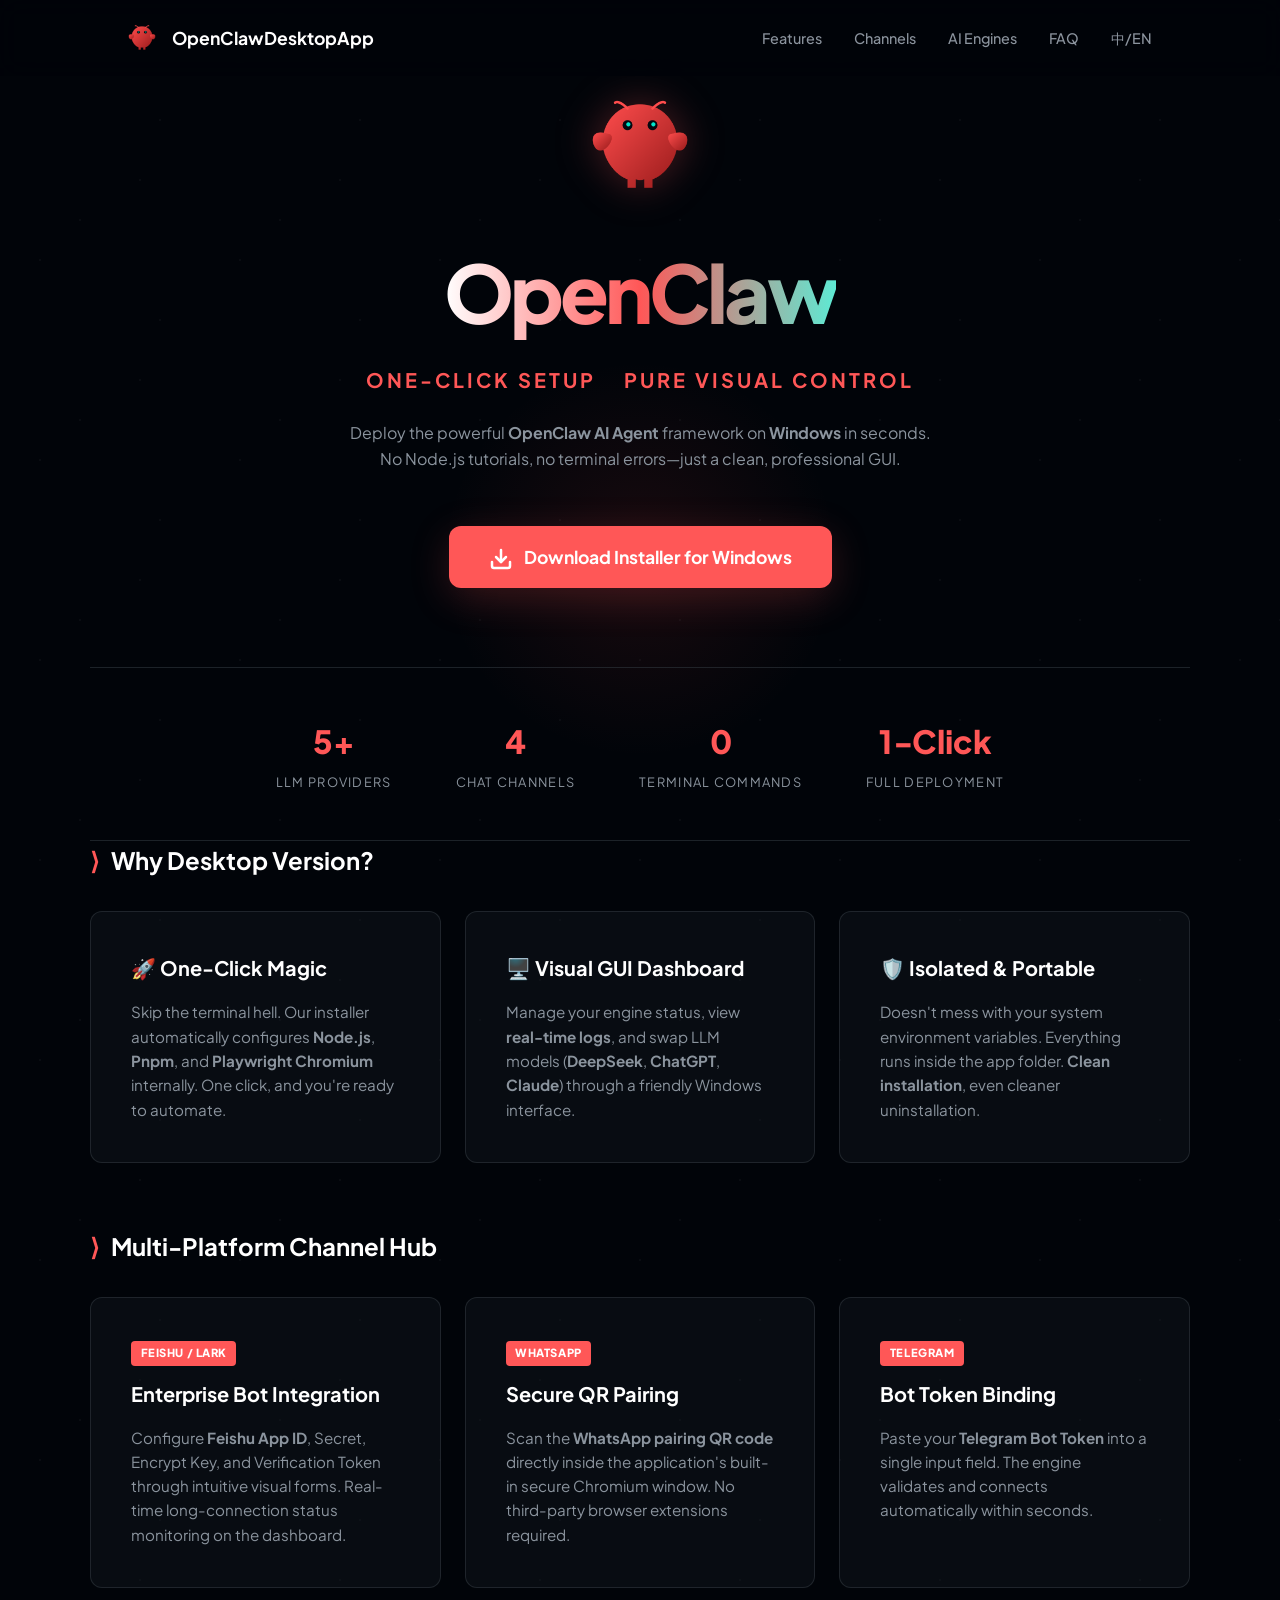
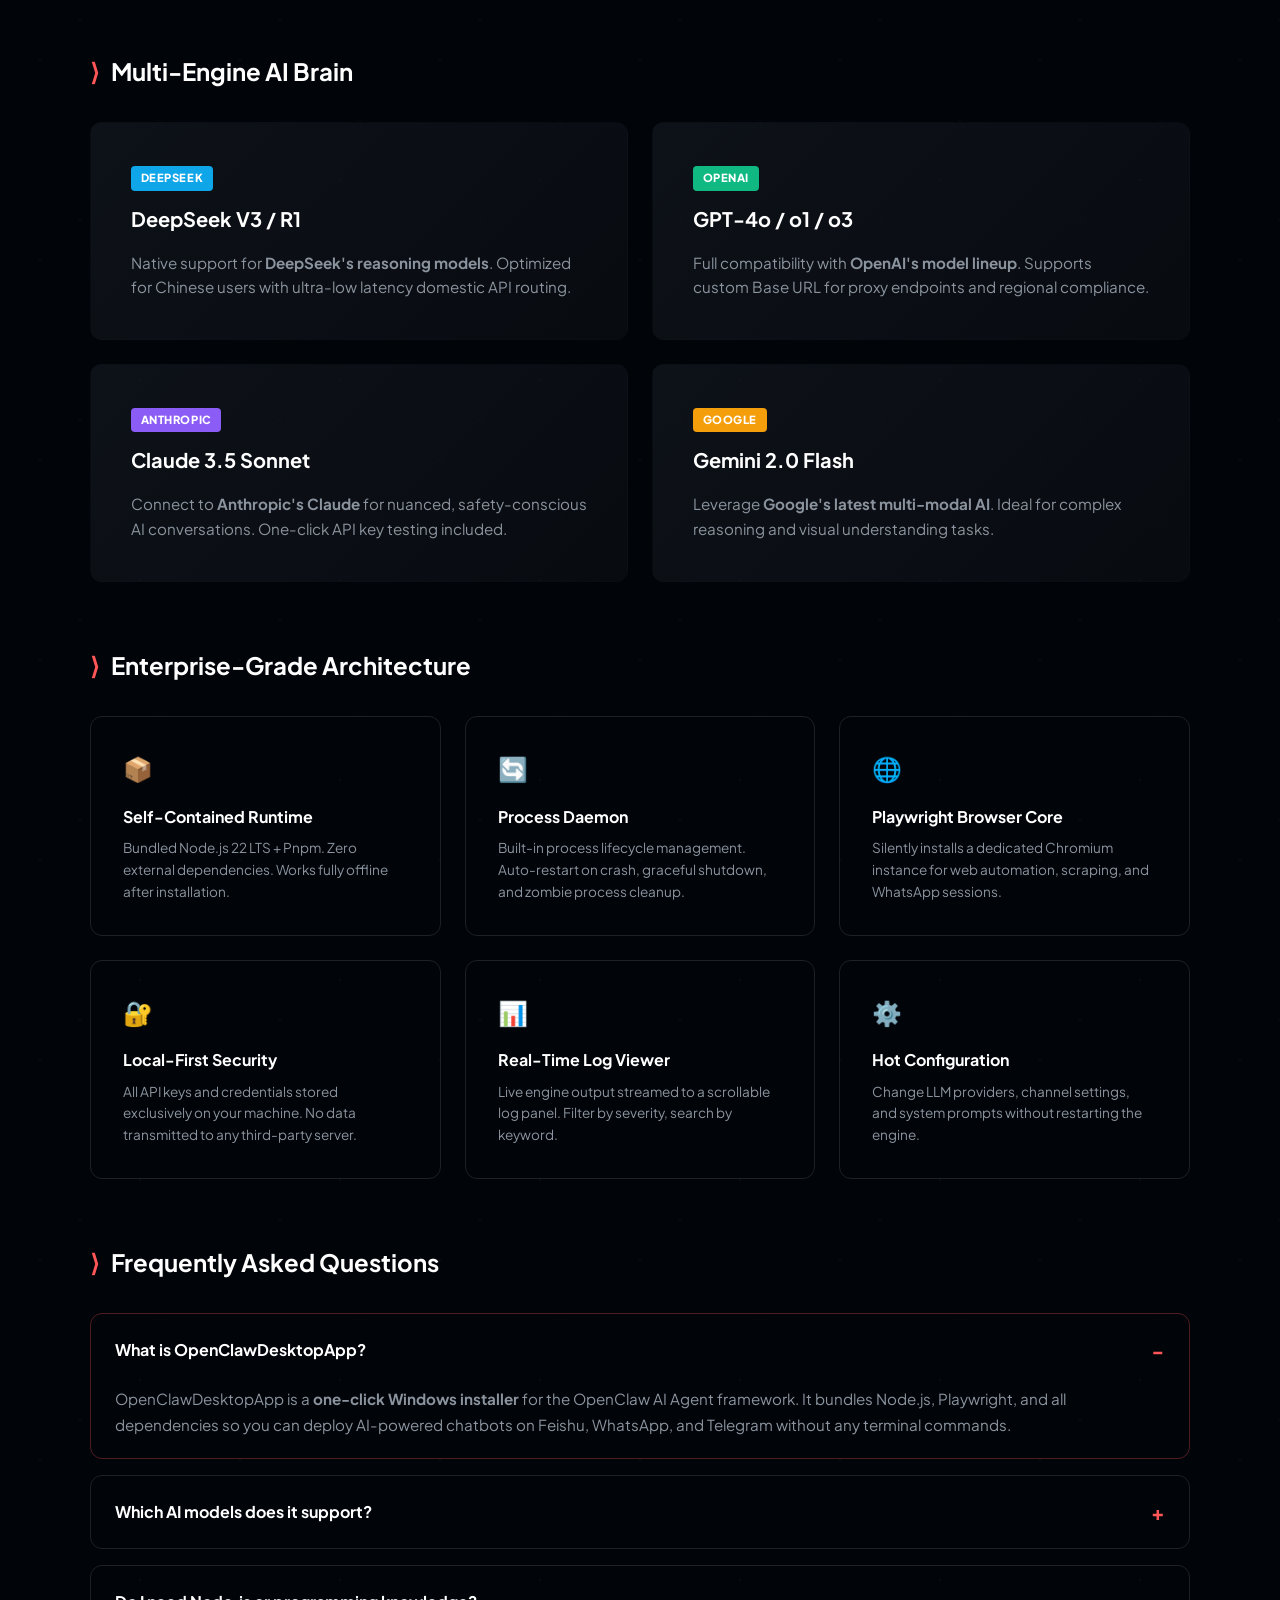
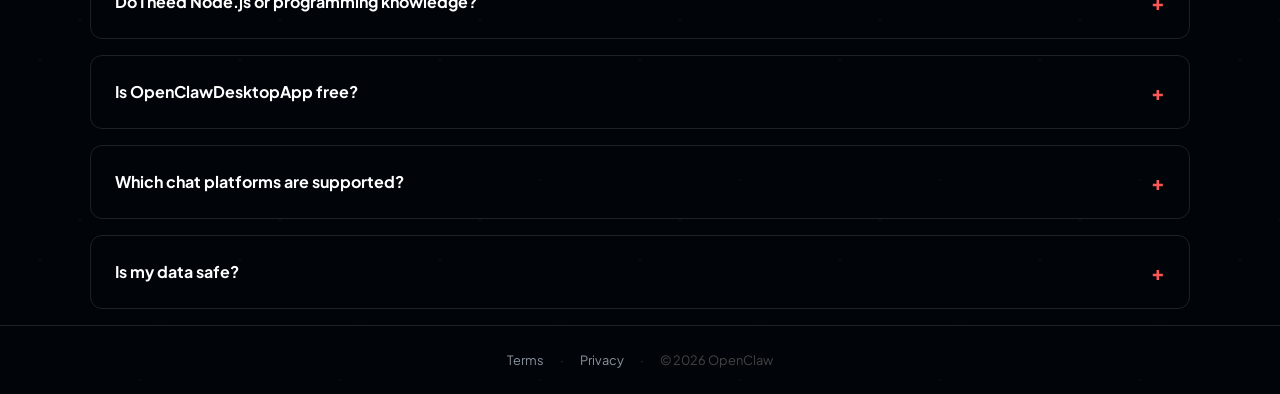
==== index.html @ 4d9133f6 "Add files via upload" ====
<!DOCTYPE html>
<html lang="en">
<head>
    <meta charset="UTF-8">
    <meta name="viewport" content="width=device-width, initial-scale=1.0">
    
    <!-- Primary SEO Meta Tags -->
    <title>OpenClawDesktopApp — One-Click AI Agent Installer for Windows | Feishu WhatsApp DeepSeek</title>
    <meta name="description" content="OpenClawDesktopApp is the simplest way to deploy OpenClaw AI Agents on Windows. One-click setup for Feishu, WhatsApp, Telegram bots with DeepSeek, ChatGPT, Claude, and Gemini. No terminal, no Node.js — just a beautiful GUI.">
    <meta name="keywords" content="OpenClaw, OpenClawDesktopApp, AI Agent, Windows installer, one-click AI setup, Feishu bot, WhatsApp bot automation, Telegram AI bot, DeepSeek API, ChatGPT desktop, Claude desktop, Gemini AI, no-code AI deployment, AI assistant Windows, 飞书机器人, AI Agent 安装包">
    <meta name="author" content="OpenClaw Organization">
    <meta name="robots" content="index, follow, max-snippet:-1, max-image-preview:large, max-video-preview:-1">
    <link rel="canonical" href="https://openclaw.ai/desktop/">
    
    <!-- Open Graph / Facebook -->
    <meta property="og:type" content="website">
    <meta property="og:url" content="https://openclaw.ai/desktop/">
    <meta property="og:title" content="OpenClawDesktopApp — Deploy AI Agents on Windows in 1 Click">
    <meta property="og:description" content="No terminal needed. Install OpenClaw on Windows with a professional GUI. Supports Feishu, WhatsApp, DeepSeek, ChatGPT, Claude and more.">
    <meta property="og:image" content="openclaw-mascot.png">
    <meta property="og:site_name" content="OpenClaw">

    <!-- Twitter Card -->
    <meta name="twitter:card" content="summary_large_image">
    <meta name="twitter:title" content="OpenClawDesktopApp — One-Click AI Agent Installer for Windows">
    <meta name="twitter:description" content="Deploy AI agents on Windows without touching the terminal. Supports Feishu, WhatsApp, Telegram, DeepSeek, ChatGPT, Claude.">
    <meta name="twitter:image" content="openclaw-mascot.png">

    <!-- Alternate Language -->
    <link rel="alternate" hreflang="zh-CN" href="zh/index.html">
    <link rel="alternate" hreflang="en" href="index.html">
    <link rel="alternate" hreflang="x-default" href="index.html">

    <!-- Favicon -->
    <link rel="icon" href="openclaw-mascot.png" type="image/png">
    <link rel="apple-touch-icon" href="openclaw-mascot.png">
    
    <!-- JSON-LD Structured Data: SoftwareApplication -->
    <script type="application/ld+json">
    {
      "@context": "https://schema.org",
      "@type": "SoftwareApplication",
      "name": "OpenClawDesktopApp",
      "operatingSystem": "Windows 10, Windows 11",
      "applicationCategory": "DeveloperApplication",
      "offers": {
        "@type": "Offer",
        "price": "0",
        "priceCurrency": "USD"
      },
      "description": "One-click Windows installer for the OpenClaw AI Agent framework. Deploy AI-powered bots on Feishu, WhatsApp, and Telegram with a visual GUI. Supports DeepSeek, ChatGPT, Claude, and Gemini.",
      "downloadUrl": "https://openclaw.ai/desktop/OpenClawDesktopApp_SetUp.exe",
      "softwareVersion": "1.0.0",
      "author": {
        "@type": "Organization",
        "name": "OpenClaw",
        "url": "https://openclaw.ai"
      },
      "aggregateRating": {
        "@type": "AggregateRating",
        "ratingValue": "4.8",
        "ratingCount": "56"
      }
    }
    </script>

    <!-- JSON-LD Structured Data: FAQ -->
    <script type="application/ld+json">
    {
      "@context": "https://schema.org",
      "@type": "FAQPage",
      "mainEntity": [
        {
          "@type": "Question",
          "name": "What is OpenClawDesktopApp?",
          "acceptedAnswer": {
            "@type": "Answer",
            "text": "OpenClawDesktopApp is a one-click Windows installer for the OpenClaw AI Agent framework. It bundles Node.js, Playwright, and all dependencies so you can deploy AI-powered chatbots on Feishu, WhatsApp, and Telegram without any terminal commands."
          }
        },
        {
          "@type": "Question",
          "name": "Which AI models does OpenClawDesktopApp support?",
          "acceptedAnswer": {
            "@type": "Answer",
            "text": "OpenClawDesktopApp supports 5+ LLM providers including DeepSeek V3/R1, OpenAI GPT-4o/o1/o3, Anthropic Claude 3.5 Sonnet, and Google Gemini 2.0 Flash. You can switch between them with a single click in the GUI."
          }
        },
        {
          "@type": "Question",
          "name": "Do I need Node.js or programming knowledge to use it?",
          "acceptedAnswer": {
            "@type": "Answer",
            "text": "No. OpenClawDesktopApp is designed for non-technical users. All dependencies are bundled inside the installer. You never need to open a terminal or write any code."
          }
        },
        {
          "@type": "Question",
          "name": "Is OpenClawDesktopApp free?",
          "acceptedAnswer": {
            "@type": "Answer",
            "text": "Yes. OpenClawDesktopApp is completely free to download and use. You only pay for the AI model API usage from providers like DeepSeek or OpenAI."
          }
        },
        {
          "@type": "Question",
          "name": "Which chat platforms are supported?",
          "acceptedAnswer": {
            "@type": "Answer",
            "text": "OpenClawDesktopApp supports Feishu (Lark), WhatsApp, Telegram, and Discord. Each channel can be configured visually through the GUI dashboard."
          }
        }
      ]
    }
    </script>

    <link rel="stylesheet" href="style.css">
</head>
<body>
    <div class="hero-glow"></div>

    <nav aria-label="Main navigation">
        <a href="#" class="logo-wrap" aria-label="OpenClawDesktopApp Home">
            <img src="openclaw-mascot.png" alt="OpenClaw Official Logo" width="28" height="28" style="margin-right: 8px;">
            OpenClawDesktopApp
        </a>
        <div class="nav-links">
            <a href="#features">Features</a>
            <a href="#channels">Channels</a>
            <a href="#engines">AI Engines</a>
            <a href="#faq">FAQ</a>
            <a href="zh/index.html" hreflang="zh-CN" title="切换到中文版">中/EN</a>
        </div>
    </nav>

    <header class="hero" style="padding-top: 6rem;">
        <img src="openclaw-mascot.png" alt="OpenClaw AI Agent Red Robot Mascot" class="mascot-img" width="120" style="margin-bottom: 2rem; object-fit: contain;">
        <h1 class="brand-text">OpenClaw</h1>
        <div class="tagline" style="font-size: 1.25rem;">ONE-CLICK SETUP &nbsp;&nbsp; PURE VISUAL CONTROL</div>
        <p>Deploy the powerful <strong>OpenClaw AI Agent</strong> framework on <strong>Windows</strong> in seconds. No Node.js tutorials, no terminal errors—just a clean, professional GUI.</p>
        
        <div id="download" style="margin-top:2rem;">
            <a href="OpenClawDesktopApp_SetUp.exe" class="cta-btn" download aria-label="Download OpenClawDesktopApp installer for Windows">
               <svg width="24" height="24" viewBox="0 0 24 24" fill="none" stroke="currentColor" stroke-width="2.5" stroke-linecap="round" stroke-linejoin="round" style="display:inline-block; margin-right:8px; vertical-align:middle;" aria-hidden="true"><path d="M21 15v4a2 2 0 0 1-2 2H5a2 2 0 0 1-2-2v-4"/><polyline points="7 10 12 15 17 10"/><line x1="12" y1="15" x2="12" y2="3"/></svg>
               Download Installer for Windows
            </a>
        </div>
    </header>

    <!-- Stats Bar -->
    <section class="stats-bar" aria-label="Key statistics">
        <div class="stat-item">
            <div class="stat-number">5+</div>
            <div class="stat-label">LLM Providers</div>
        </div>
        <div class="stat-item">
            <div class="stat-number">4</div>
            <div class="stat-label">Chat Channels</div>
        </div>
        <div class="stat-item">
            <div class="stat-number">0</div>
            <div class="stat-label">Terminal Commands</div>
        </div>
        <div class="stat-item">
            <div class="stat-number">1‑Click</div>
            <div class="stat-label">Full Deployment</div>
        </div>
    </section>

    <main>
        <!-- Features -->
        <section id="features" class="section" aria-labelledby="features-title">
            <div class="section-header">
                <h2 class="section-title" id="features-title"><span>⟩</span> Why Desktop Version?</h2>
            </div>
            <div class="card-grid">
                <article class="card">
                    <h3>🚀 One-Click Magic</h3>
                    <p>Skip the terminal hell. Our installer automatically configures <strong>Node.js</strong>, <strong>Pnpm</strong>, and <strong>Playwright Chromium</strong> internally. One click, and you're ready to automate.</p>
                </article>
                <article class="card">
                    <h3>🖥️ Visual GUI Dashboard</h3>
                    <p>Manage your engine status, view <strong>real-time logs</strong>, and swap LLM models (<strong>DeepSeek</strong>, <strong>ChatGPT</strong>, <strong>Claude</strong>) through a friendly Windows interface.</p>
                </article>
                <article class="card">
                    <h3>🛡️ Isolated & Portable</h3>
                    <p>Doesn't mess with your system environment variables. Everything runs inside the app folder. <strong>Clean installation</strong>, even cleaner uninstallation.</p>
                </article>
            </div>
        </section>

        <!-- Channels -->
        <section id="channels" class="section" aria-labelledby="channels-title">
            <div class="section-header">
                <h2 class="section-title" id="channels-title"><span>⟩</span> Multi-Platform Channel Hub</h2>
            </div>
            <div class="card-grid">
                <article class="card">
                   <div class="card-badge">FEISHU / LARK</div>
                   <h3>Enterprise Bot Integration</h3>
                   <p>Configure <strong>Feishu App ID</strong>, Secret, Encrypt Key, and Verification Token through intuitive visual forms. Real-time long-connection status monitoring on the dashboard.</p>
                </article>
                <article class="card">
                    <div class="card-badge">WHATSAPP</div>
                   <h3>Secure QR Pairing</h3>
                   <p>Scan the <strong>WhatsApp pairing QR code</strong> directly inside the application's built-in secure Chromium window. No third-party browser extensions required.</p>
                </article>
                <article class="card">
                    <div class="card-badge">TELEGRAM</div>
                   <h3>Bot Token Binding</h3>
                   <p>Paste your <strong>Telegram Bot Token</strong> into a single input field. The engine validates and connects automatically within seconds.</p>
                </article>
            </div>
        </section>

        <!-- AI Engines -->
        <section id="engines" class="section" aria-labelledby="engines-title">
            <div class="section-header">
                <h2 class="section-title" id="engines-title"><span>⟩</span> Multi-Engine AI Brain</h2>
            </div>
            <div class="card-grid grid-2">
                <article class="card card-highlight">
                   <div class="card-badge" style="background: #0ea5e9;">DEEPSEEK</div>
                   <h3>DeepSeek V3 / R1</h3>
                   <p>Native support for <strong>DeepSeek's reasoning models</strong>. Optimized for Chinese users with ultra-low latency domestic API routing.</p>
                </article>
                <article class="card card-highlight">
                   <div class="card-badge" style="background: #10b981;">OPENAI</div>
                   <h3>GPT-4o / o1 / o3</h3>
                   <p>Full compatibility with <strong>OpenAI's model lineup</strong>. Supports custom Base URL for proxy endpoints and regional compliance.</p>
                </article>
                <article class="card card-highlight">
                   <div class="card-badge" style="background: #8b5cf6;">ANTHROPIC</div>
                   <h3>Claude 3.5 Sonnet</h3>
                   <p>Connect to <strong>Anthropic's Claude</strong> for nuanced, safety-conscious AI conversations. One-click API key testing included.</p>
                </article>
                <article class="card card-highlight">
                   <div class="card-badge" style="background: #f59e0b;">GOOGLE</div>
                   <h3>Gemini 2.0 Flash</h3>
                   <p>Leverage <strong>Google's latest multi-modal AI</strong>. Ideal for complex reasoning and visual understanding tasks.</p>
                </article>
            </div>
        </section>

        <!-- Architecture -->
        <section class="section" aria-labelledby="arch-title">
            <div class="section-header">
                <h2 class="section-title" id="arch-title"><span>⟩</span> Enterprise-Grade Architecture</h2>
            </div>
            <div class="arch-grid">
                <div class="arch-item">
                    <div class="arch-icon">📦</div>
                    <h4>Self-Contained Runtime</h4>
                    <p>Bundled Node.js 22 LTS + Pnpm. Zero external dependencies. Works fully offline after installation.</p>
                </div>
                <div class="arch-item">
                    <div class="arch-icon">🔄</div>
                    <h4>Process Daemon</h4>
                    <p>Built-in process lifecycle management. Auto-restart on crash, graceful shutdown, and zombie process cleanup.</p>
                </div>
                <div class="arch-item">
                    <div class="arch-icon">🌐</div>
                    <h4>Playwright Browser Core</h4>
                    <p>Silently installs a dedicated Chromium instance for web automation, scraping, and WhatsApp sessions.</p>
                </div>
                <div class="arch-item">
                    <div class="arch-icon">🔐</div>
                    <h4>Local-First Security</h4>
                    <p>All API keys and credentials stored exclusively on your machine. No data transmitted to any third-party server.</p>
                </div>
                <div class="arch-item">
                    <div class="arch-icon">📊</div>
                    <h4>Real-Time Log Viewer</h4>
                    <p>Live engine output streamed to a scrollable log panel. Filter by severity, search by keyword.</p>
                </div>
                <div class="arch-item">
                    <div class="arch-icon">⚙️</div>
                    <h4>Hot Configuration</h4>
                    <p>Change LLM providers, channel settings, and system prompts without restarting the engine.</p>
                </div>
            </div>
        </section>

        <!-- FAQ Section (SEO Gold Mine) -->
        <section id="faq" class="section" aria-labelledby="faq-title">
            <div class="section-header">
                <h2 class="section-title" id="faq-title"><span>⟩</span> Frequently Asked Questions</h2>
            </div>
            <div class="faq-list">
                <details class="faq-item" open>
                    <summary>What is OpenClawDesktopApp?</summary>
                    <p>OpenClawDesktopApp is a <strong>one-click Windows installer</strong> for the OpenClaw AI Agent framework. It bundles Node.js, Playwright, and all dependencies so you can deploy AI-powered chatbots on Feishu, WhatsApp, and Telegram without any terminal commands.</p>
                </details>
                <details class="faq-item">
                    <summary>Which AI models does it support?</summary>
                    <p>It supports <strong>5+ LLM providers</strong> including DeepSeek V3/R1, OpenAI GPT-4o/o1/o3, Anthropic Claude 3.5 Sonnet, and Google Gemini 2.0 Flash. You can switch between them with a single click in the GUI.</p>
                </details>
                <details class="faq-item">
                    <summary>Do I need Node.js or programming knowledge?</summary>
                    <p><strong>No.</strong> OpenClawDesktopApp is designed for non-technical users. All dependencies are bundled inside the installer. You never need to open a terminal or write any code.</p>
                </details>
                <details class="faq-item">
                    <summary>Is OpenClawDesktopApp free?</summary>
                    <p><strong>Yes.</strong> OpenClawDesktopApp is completely free to download and use. You only pay for the AI model API usage from providers like DeepSeek or OpenAI.</p>
                </details>
                <details class="faq-item">
                    <summary>Which chat platforms are supported?</summary>
                    <p>OpenClawDesktopApp supports <strong>Feishu (Lark), WhatsApp, Telegram, and Discord</strong>. Each channel can be configured visually through the GUI dashboard.</p>
                </details>
                <details class="faq-item">
                    <summary>Is my data safe?</summary>
                    <p><strong>Absolutely.</strong> All API keys and configuration data are stored exclusively on your local machine. OpenClawDesktopApp does not transmit any credentials or chat data to any third-party cloud server.</p>
                </details>
            </div>
        </section>
    </main>

    <footer>
        <a href="terms.html">Terms</a>
        <span class="footer-dot">·</span>
        <a href="privacy.html">Privacy</a>
        <span class="footer-dot">·</span>
        <span>&copy; 2026 OpenClaw</span>
    </footer>
</body>
</html>
---- style.css ----
@import url('https://fonts.googleapis.com/css2?family=Plus+Jakarta+Sans:wght@400;500;600;700;800&display=swap');

:root {
  --bg-deep: #010409;
  --text-white: #ffffff;
  --accent-red: #ff5757;
  --text-muted: #8b949e;
  --card-bg: rgba(22, 27, 34, 0.4);
  --border-muted: rgba(48, 54, 61, 0.6);
  --transition: all 0.3s ease;
}

* {
  margin: 0;
  padding: 0;
  box-sizing: border-box;
}

body {
  font-family: 'Plus Jakarta Sans', sans-serif;
  background-color: var(--bg-deep);
  color: var(--text-white);
  line-height: 1.6;
  overflow-x: hidden;
  position: relative;
  /* Particle/Star effect */
  background-image:
    radial-gradient(circle at 20% 30%, rgba(255, 255, 255, 0.03) 1px, transparent 1px),
    radial-gradient(circle at 80% 60%, rgba(255, 255, 255, 0.03) 1px, transparent 1px),
    radial-gradient(circle at 40% 10%, rgba(255, 255, 255, 0.03) 1px, transparent 1px),
    radial-gradient(circle at 70% 90%, rgba(255, 255, 255, 0.03) 1px, transparent 1px);
  background-size: 200px 200px;
}

/* --- Glow behind hero --- */
.hero-glow {
  position: absolute;
  top: 10%;
  left: 50%;
  transform: translateX(-50%);
  width: 400px;
  height: 400px;
  background: radial-gradient(circle, rgba(239, 68, 68, 0.1) 0%, transparent 70%);
  z-index: -1;
  pointer-events: none;
}

/* --- Navigation --- */
nav {
  display: flex;
  justify-content: space-between;
  align-items: center;
  padding: 1.5rem 10%;
  background: rgba(1, 4, 9, 0.7);
  backdrop-filter: blur(12px);
  position: fixed;
  top: 0;
  width: 100%;
  z-index: 1000;
}

.logo-wrap {
  display: flex;
  align-items: center;
  gap: 0.5rem;
  font-size: 1.1rem;
  font-weight: 700;
  text-decoration: none;
  color: #fff;
}

.nav-links {
  display: flex;
  gap: 2rem;
  align-items: center;
}

.nav-links a {
  text-decoration: none;
  color: var(--text-muted);
  font-weight: 500;
  font-size: 0.9rem;
  transition: var(--transition);
}

.nav-links a:hover {
  color: #fff;
}

.theme-toggle {
  width: 32px;
  height: 32px;
  border-radius: 50%;
  border: 1px solid var(--border-muted);
  display: flex;
  align-items: center;
  justify-content: center;
  cursor: pointer;
}

/* --- Hero --- */
.hero {
  padding: 10rem 10% 6rem;
  text-align: center;
  display: flex;
  flex-direction: column;
  align-items: center;
}

.mascot-img {
  width: 100px;
  height: auto;
  aspect-ratio: 1 / 1;
  object-fit: contain;
  margin-bottom: 2rem;
  filter: drop-shadow(0 0 20px rgba(255, 87, 87, 0.3));
}

/* Official OpenClaw animated gradient wordmark */
.brand-text {
  font-size: clamp(3rem, 8vw, 5rem);
  font-weight: 800;
  letter-spacing: -0.05em;
  margin-bottom: 0.5rem;
  color: #fff;
  background: linear-gradient(90deg, #fff 0%, #ff5757 25%, #5eead4 50%, #fff 75%, #ff5757 100%);
  background-size: 200% auto;
  -webkit-background-clip: text;
  background-clip: text;
  -webkit-text-fill-color: transparent;
  animation: brand-shimmer 4s linear infinite;
}

@keyframes brand-shimmer {
  0% {
    background-position: 0% center;
  }

  100% {
    background-position: 200% center;
  }
}

.hero h1 {
  font-size: clamp(3rem, 8vw, 5rem);
  font-weight: 800;
  letter-spacing: -0.05em;
  margin-bottom: 0.5rem;
  color: #fff;
}

.tagline {
  color: var(--accent-red);
  font-size: 1.1rem;
  font-weight: 700;
  letter-spacing: 0.15em;
  text-transform: uppercase;
  margin-bottom: 1.5rem;
}

.hero p {
  font-size: 1rem;
  color: var(--text-muted);
  max-width: 600px;
  margin-bottom: 2.5rem;
}

/* Pills */
.news-pill {
  display: inline-flex;
  align-items: center;
  gap: 0.75rem;
  padding: 0.5rem 1.25rem;
  background: rgba(22, 27, 34, 0.8);
  border: 1px solid var(--border-muted);
  border-radius: 99px;
  font-size: 0.85rem;
  color: var(--text-muted);
  text-decoration: none;
  transition: var(--transition);
  margin-bottom: 4rem;
}

.news-pill:hover {
  border-color: var(--accent-red);
  color: #fff;
}

.news-badge {
  background: var(--accent-red);
  color: #fff;
  padding: 0.1rem 0.6rem;
  border-radius: 99px;
  font-weight: 800;
  font-size: 0.7rem;
}

/* --- Section Structure --- */
.section-header {
  display: flex;
  justify-content: space-between;
  align-items: center;
  width: 100%;
  max-width: 1100px;
  margin: 0 auto 2rem;
}

.section-title {
  display: flex;
  align-items: center;
  gap: 0.75rem;
  font-size: 1.5rem;
  font-weight: 700;
}

.section-title span {
  color: var(--accent-red);
}

.view-all {
  color: var(--accent-red);
  font-size: 0.9rem;
  font-weight: 600;
  text-decoration: none;
}

/* --- Cards Grid --- */
.card-grid {
  display: grid;
  grid-template-columns: repeat(auto-fit, minmax(340px, 1fr));
  gap: 1.5rem;
  width: 100%;
  max-width: 1100px;
  margin: 0 auto 4rem;
}

.card {
  background: var(--card-bg);
  border: 1px solid var(--border-muted);
  padding: 2.5rem;
  border-radius: 12px;
  text-align: left;
  transition: var(--transition);
}

.card:hover {
  background: rgba(22, 27, 34, 0.8);
  border-color: var(--accent-red);
}

.card h3 {
  font-size: 1.25rem;
  margin-bottom: 1rem;
}

.card p {
  color: var(--text-muted);
  font-size: 0.95rem;
}

.cta-btn {
  padding: 1.25rem 2.5rem;
  background: var(--accent-red);
  color: #fff;
  border: none;
  border-radius: 12px;
  font-weight: 700;
  font-size: 1.1rem;
  cursor: pointer;
  text-decoration: none;
  transition: var(--transition);
  box-shadow: 0 10px 40px rgba(255, 87, 87, 0.2);
}

.cta-btn:hover {
  transform: translateY(-3px);
  box-shadow: 0 15px 50px rgba(255, 87, 87, 0.4);
}

/* --- Stats Bar --- */
.stats-bar {
  display: flex;
  justify-content: center;
  gap: 4rem;
  padding: 3rem 10%;
  border-top: 1px solid var(--border-muted);
  border-bottom: 1px solid var(--border-muted);
  max-width: 1100px;
  margin: 0 auto;
}

.stat-item {
  text-align: center;
}

.stat-number {
  font-size: 2rem;
  font-weight: 800;
  color: var(--accent-red);
}

.stat-label {
  font-size: 0.8rem;
  color: var(--text-muted);
  margin-top: 0.25rem;
  text-transform: uppercase;
  letter-spacing: 0.1em;
}

/* --- Card Badge --- */
.card-badge {
  display: inline-block;
  font-size: 0.7rem;
  font-weight: 800;
  color: #fff;
  background: var(--accent-red);
  padding: 0.2rem 0.6rem;
  border-radius: 4px;
  margin-bottom: 0.75rem;
  letter-spacing: 0.05em;
}

/* --- 2-column grid --- */
.grid-2 {
  grid-template-columns: repeat(2, 1fr);
}

/* --- Card highlight --- */
.card-highlight {
  border-color: transparent;
  background: linear-gradient(135deg, rgba(22, 27, 34, 0.6), rgba(22, 27, 34, 0.3));
}

.card-highlight:hover {
  border-color: rgba(255, 255, 255, 0.15);
}

/* --- Architecture Grid --- */
.arch-grid {
  display: grid;
  grid-template-columns: repeat(3, 1fr);
  gap: 1.5rem;
  width: 100%;
  max-width: 1100px;
  margin: 0 auto 4rem;
}

.arch-item {
  padding: 2rem;
  border: 1px solid var(--border-muted);
  border-radius: 12px;
  transition: var(--transition);
}

.arch-item:hover {
  border-color: rgba(255, 255, 255, 0.15);
}

.arch-icon {
  font-size: 1.5rem;
  margin-bottom: 1rem;
}

.arch-item h4 {
  font-size: 1rem;
  margin-bottom: 0.5rem;
}

.arch-item p {
  color: var(--text-muted);
  font-size: 0.85rem;
}

/* --- FAQ Accordion --- */
.faq-list {
  max-width: 1100px;
  margin: 0 auto;
}

.faq-item {
  border: 1px solid var(--border-muted);
  border-radius: 12px;
  margin-bottom: 1rem;
  overflow: hidden;
  transition: var(--transition);
}

.faq-item[open] {
  border-color: rgba(255, 87, 87, 0.3);
}

.faq-item summary {
  padding: 1.25rem 1.5rem;
  cursor: pointer;
  font-weight: 700;
  font-size: 1rem;
  list-style: none;
  display: flex;
  align-items: center;
  justify-content: space-between;
}

.faq-item summary::-webkit-details-marker {
  display: none;
}

.faq-item summary::after {
  content: '+';
  font-size: 1.25rem;
  color: var(--accent-red);
  font-weight: 800;
}

.faq-item[open] summary::after {
  content: '−';
}

.faq-item p {
  padding: 0 1.5rem 1.25rem;
  color: var(--text-muted);
  font-size: 0.95rem;
  line-height: 1.7;
}

/* --- Compact Footer --- */
footer {
  padding: 1.5rem 10%;
  border-top: 1px solid var(--border-muted);
  text-align: center;
  display: flex;
  justify-content: center;
  align-items: center;
  gap: 1rem;
  font-size: 0.8rem;
  color: #444;
}

footer a {
  text-decoration: none;
  color: var(--text-muted);
  transition: var(--transition);
}

footer a:hover {
  color: #fff;
}

.footer-dot {
  color: #333;
}

@media (max-width: 768px) {
  nav {
    padding: 1rem 5%;
  }

  .hero {
    padding: 8rem 5% 4rem;
  }

  .card-grid {
    grid-template-columns: 1fr;
  }

  .grid-2 {
    grid-template-columns: 1fr;
  }

  .arch-grid {
    grid-template-columns: 1fr;
  }

  .stats-bar {
    gap: 2rem;
    flex-wrap: wrap;
  }

  footer {
    flex-wrap: wrap;
  }
}
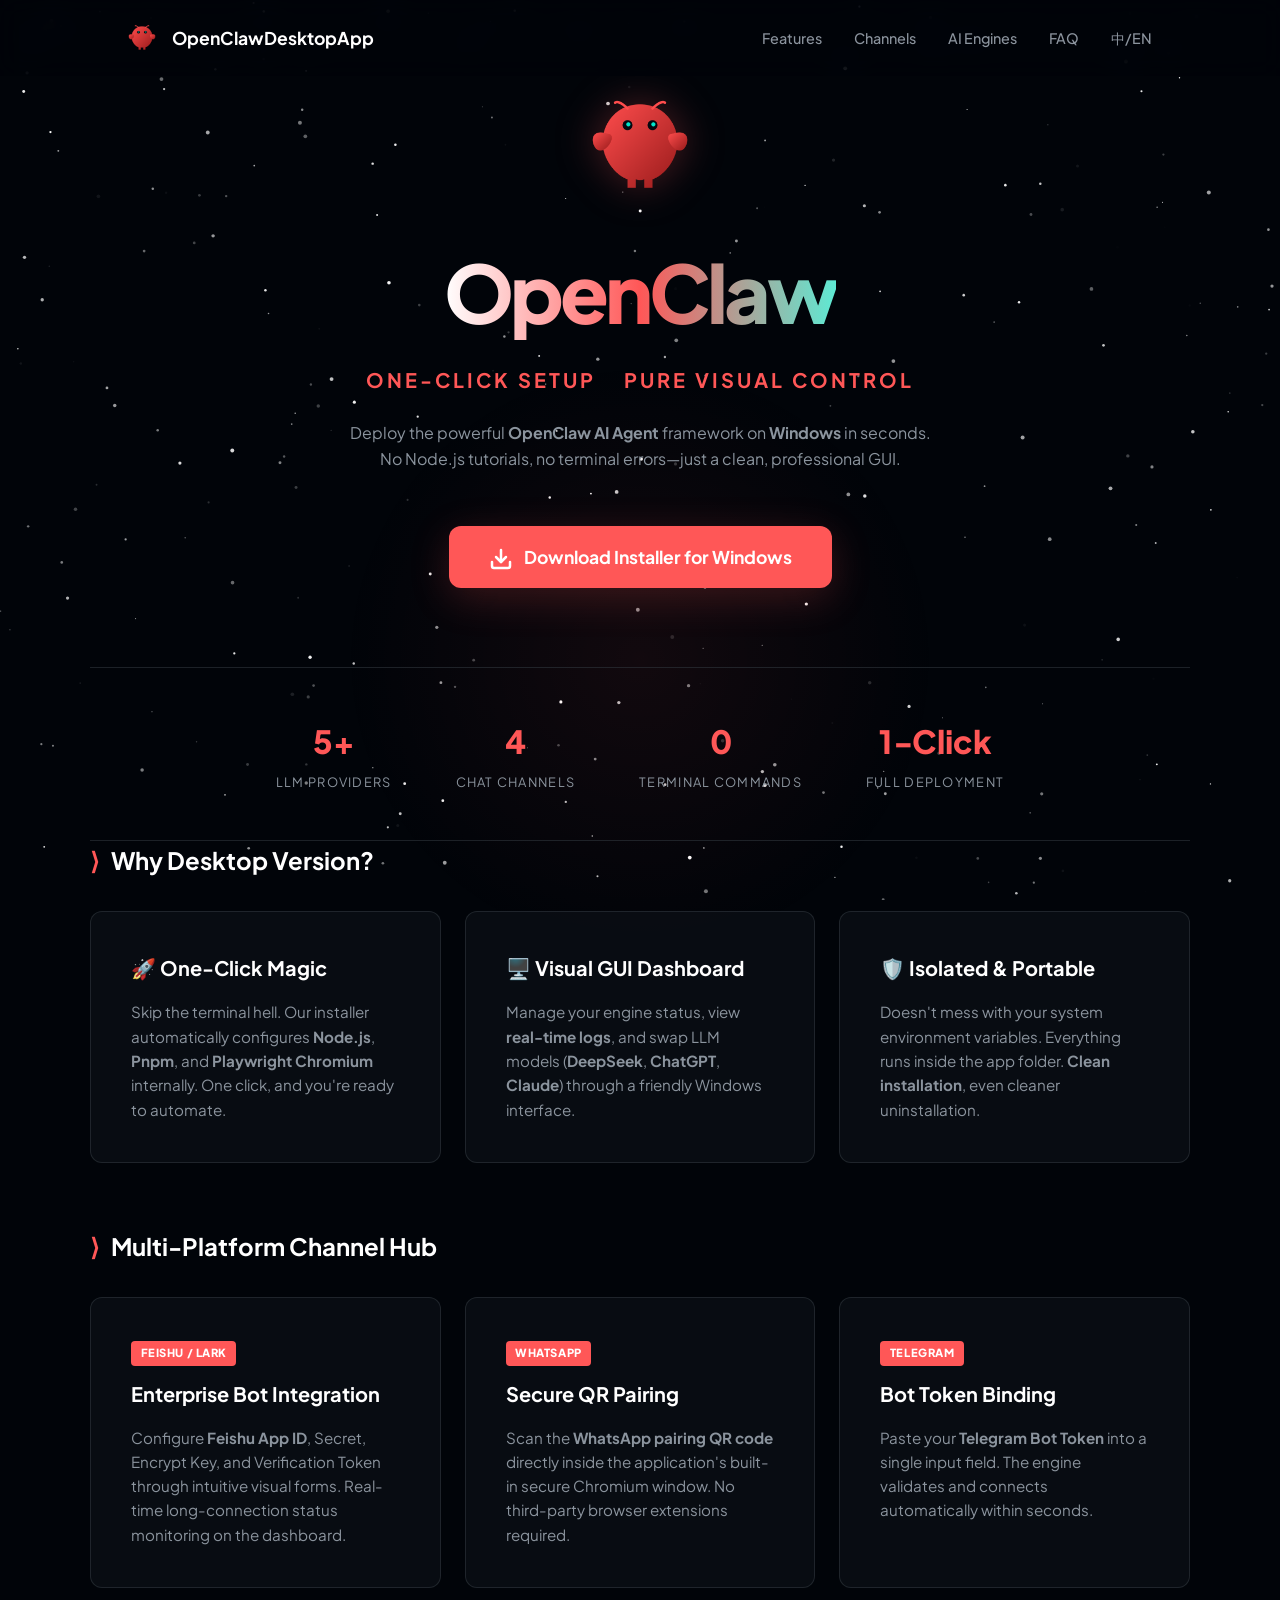
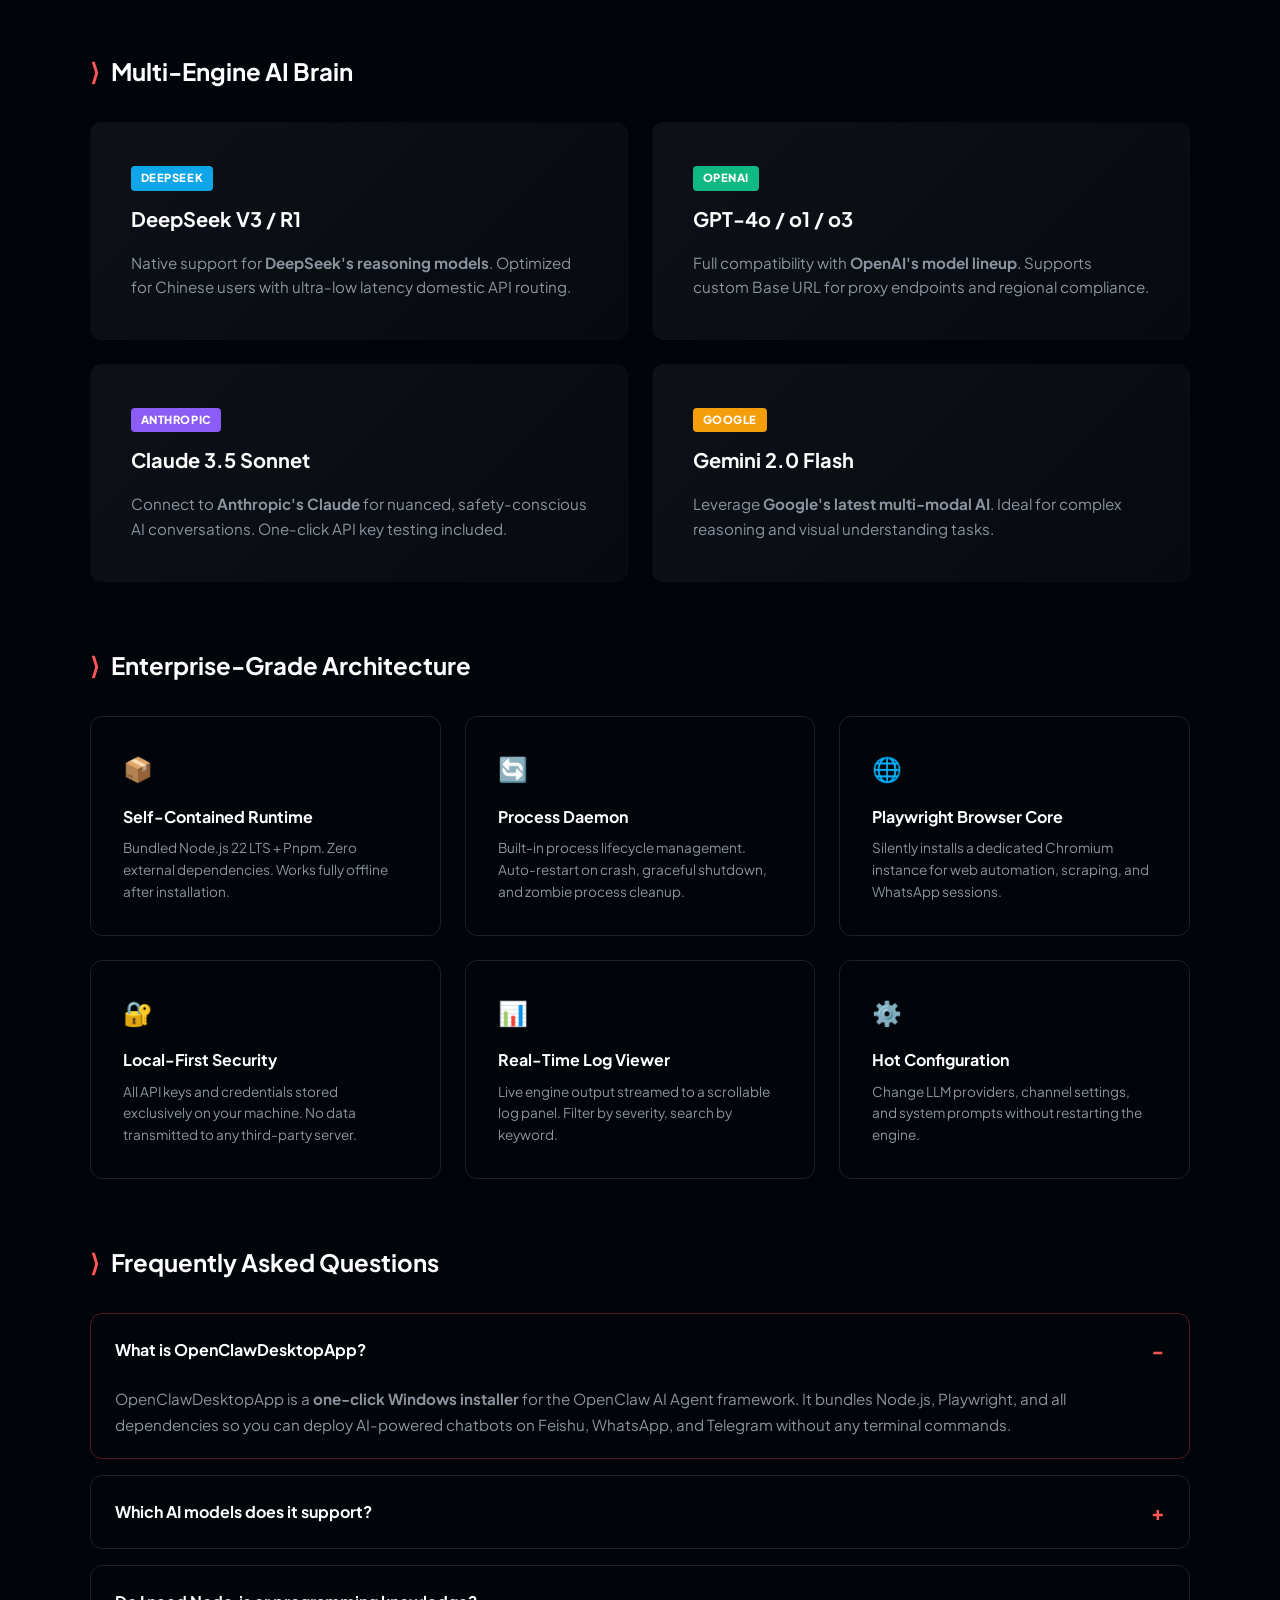
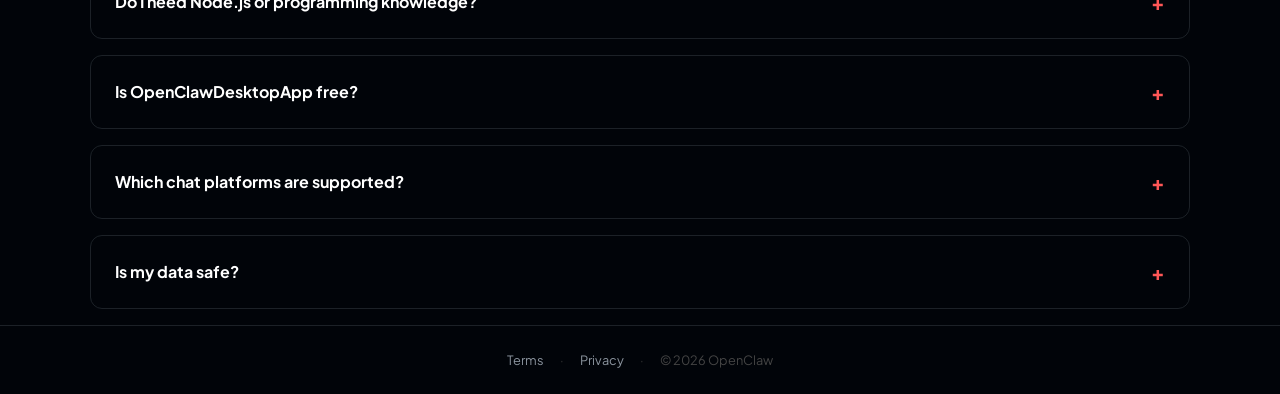
==== commit 50069ce2: "Add files via upload" ====
--- a/index.html
+++ b/index.html
@@ -49,7 +49,7 @@
         "priceCurrency": "USD"
       },
       "description": "One-click Windows installer for the OpenClaw AI Agent framework. Deploy AI-powered bots on Feishu, WhatsApp, and Telegram with a visual GUI. Supports DeepSeek, ChatGPT, Claude, and Gemini.",
-      "downloadUrl": "https://openclaw.ai/desktop/OpenClawDesktopApp_SetUp.exe",
+      "downloadUrl": "https://github.com/kaka-cyber-cell/OpenClawDesktopApp/releases/latest",
       "softwareVersion": "1.0.0",
       "author": {
         "@type": "Organization",
@@ -117,6 +117,7 @@
     <link rel="stylesheet" href="style.css">
 </head>
 <body>
+    <canvas id="starfield"></canvas>
     <div class="hero-glow"></div>
 
     <nav aria-label="Main navigation">
@@ -140,7 +141,7 @@
         <p>Deploy the powerful <strong>OpenClaw AI Agent</strong> framework on <strong>Windows</strong> in seconds. No Node.js tutorials, no terminal errors—just a clean, professional GUI.</p>
         
         <div id="download" style="margin-top:2rem;">
-            <a href="OpenClawDesktopApp_SetUp.exe" class="cta-btn" download aria-label="Download OpenClawDesktopApp installer for Windows">
+            <a href="https://github.com/kaka-cyber-cell/OpenClawDesktopApp/releases/latest" class="cta-btn" target="_blank" aria-label="Download OpenClawDesktopApp installer from GitHub">
                <svg width="24" height="24" viewBox="0 0 24 24" fill="none" stroke="currentColor" stroke-width="2.5" stroke-linecap="round" stroke-linejoin="round" style="display:inline-block; margin-right:8px; vertical-align:middle;" aria-hidden="true"><path d="M21 15v4a2 2 0 0 1-2 2H5a2 2 0 0 1-2-2v-4"/><polyline points="7 10 12 15 17 10"/><line x1="12" y1="15" x2="12" y2="3"/></svg>
                Download Installer for Windows
             </a>
@@ -322,5 +323,56 @@
         <span class="footer-dot">·</span>
         <span>&copy; 2026 OpenClaw</span>
     </footer>
+    <script>
+        const canvas = document.getElementById('starfield');
+        const ctx = canvas.getContext('2d');
+        let stars = [];
+        let width, height;
+
+        function init() {
+            width = window.innerWidth;
+            height = window.innerHeight;
+            canvas.width = width;
+            canvas.height = height;
+            stars = [];
+            
+            const starCount = Math.floor((width * height) / 4000);
+            for (let i = 0; i < starCount; i++) {
+                stars.push({
+                    x: Math.random() * width,
+                    y: Math.random() * height,
+                    size: Math.random() * 1.5 + 0.5,
+                    opacity: Math.random(),
+                    speed: Math.random() * 0.05 + 0.01,
+                    twinkleDir: Math.random() > 0.5 ? 1 : -1
+                });
+            }
+        }
+
+        function animate() {
+            ctx.clearRect(0, 0, width, height);
+            
+            stars.forEach(star => {
+                // Move stars slightly
+                star.y -= star.speed;
+                if (star.y < 0) star.y = height;
+
+                // Twinkle
+                star.opacity += star.twinkleDir * 0.01;
+                if (star.opacity >= 1 || star.opacity <= 0.2) star.twinkleDir *= -1;
+
+                ctx.fillStyle = `rgba(255, 255, 255, ${star.opacity})`;
+                ctx.beginPath();
+                ctx.arc(star.x, star.y, star.size, 0, Math.PI * 2);
+                ctx.fill();
+            });
+
+            requestAnimationFrame(animate);
+        }
+
+        window.addEventListener('resize', init);
+        init();
+        animate();
+    </script>
 </body>
 </html>
--- a/style.css
+++ b/style.css
@@ -23,13 +23,16 @@
   line-height: 1.6;
   overflow-x: hidden;
   position: relative;
-  /* Particle/Star effect */
-  background-image:
-    radial-gradient(circle at 20% 30%, rgba(255, 255, 255, 0.03) 1px, transparent 1px),
-    radial-gradient(circle at 80% 60%, rgba(255, 255, 255, 0.03) 1px, transparent 1px),
-    radial-gradient(circle at 40% 10%, rgba(255, 255, 255, 0.03) 1px, transparent 1px),
-    radial-gradient(circle at 70% 90%, rgba(255, 255, 255, 0.03) 1px, transparent 1px);
-  background-size: 200px 200px;
+}
+
+#starfield {
+  position: fixed;
+  top: 0;
+  left: 0;
+  width: 100%;
+  height: 100%;
+  z-index: -2;
+  pointer-events: none;
 }
 
 /* --- Glow behind hero --- */
@@ -38,9 +41,9 @@
   top: 10%;
   left: 50%;
   transform: translateX(-50%);
-  width: 400px;
-  height: 400px;
-  background: radial-gradient(circle, rgba(239, 68, 68, 0.1) 0%, transparent 70%);
+  width: 600px;
+  height: 600px;
+  background: radial-gradient(circle, rgba(255, 87, 87, 0.07) 0%, transparent 70%);
   z-index: -1;
   pointer-events: none;
 }
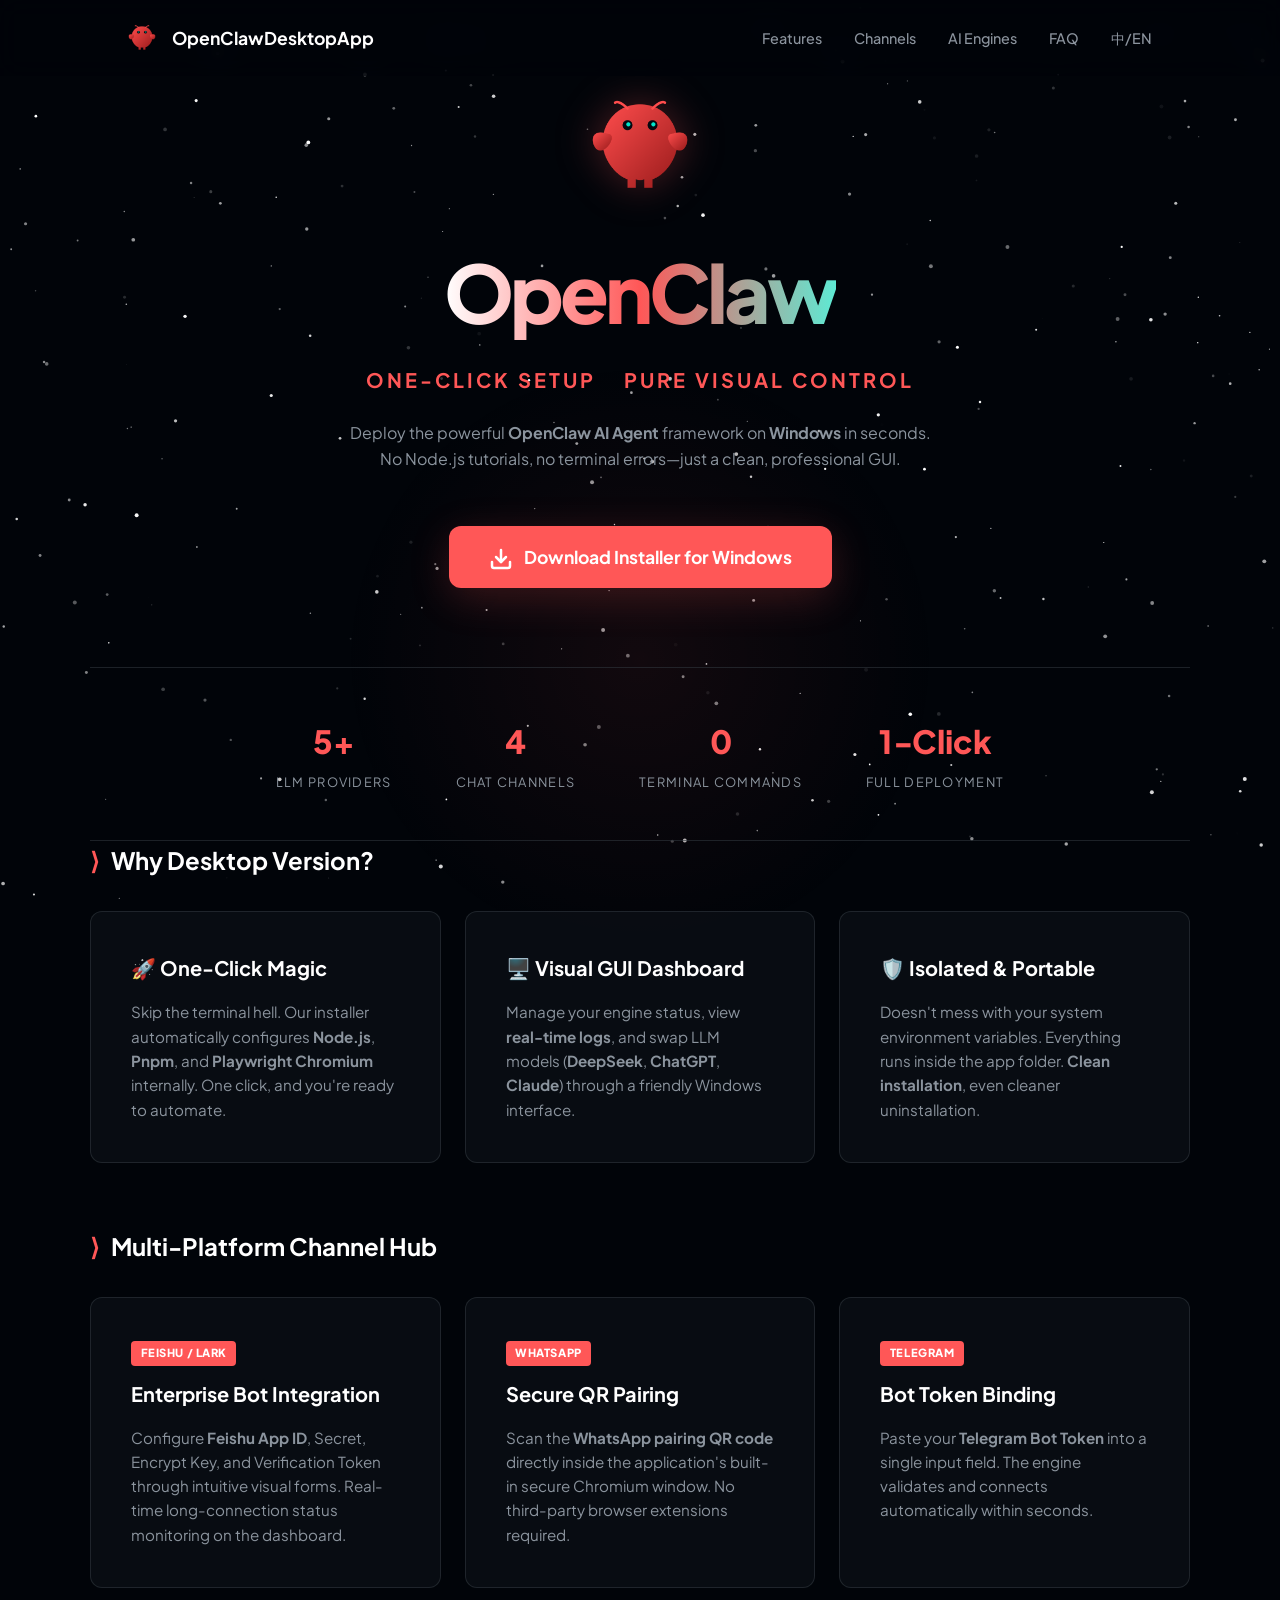
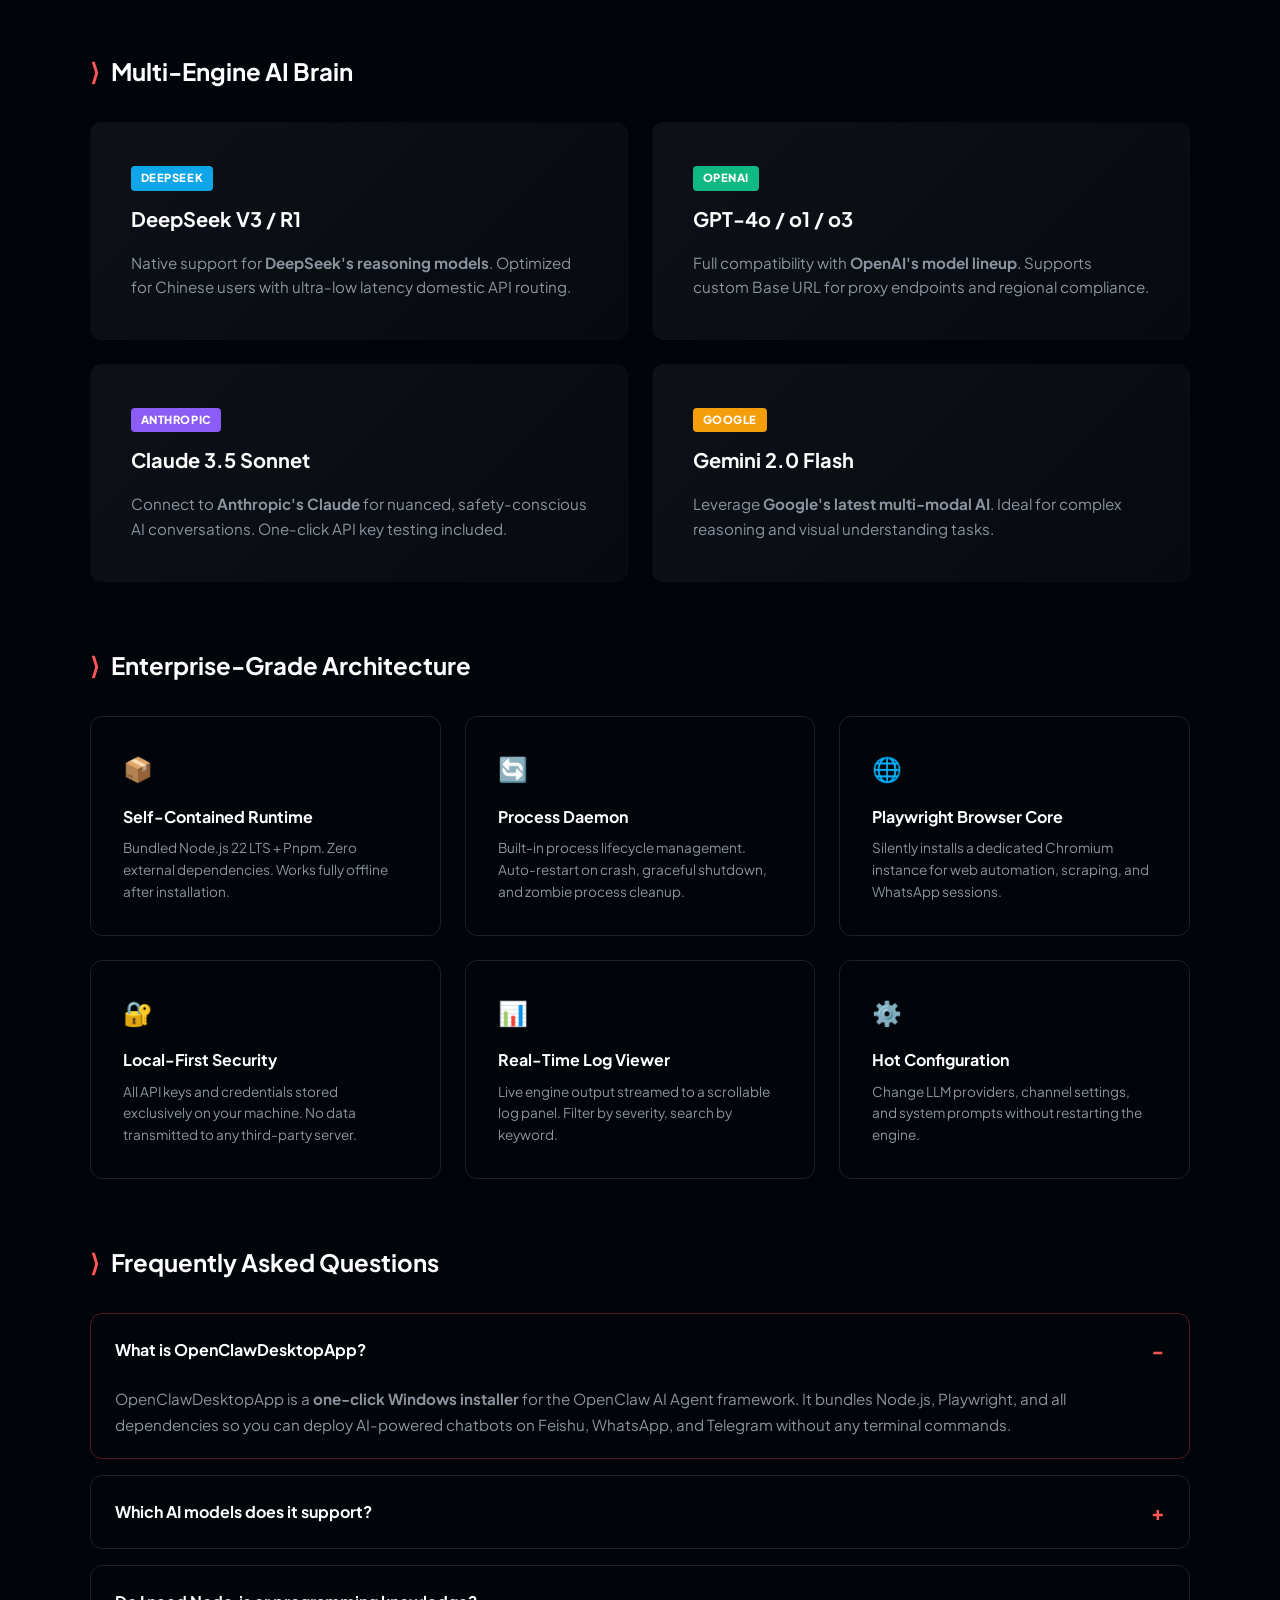
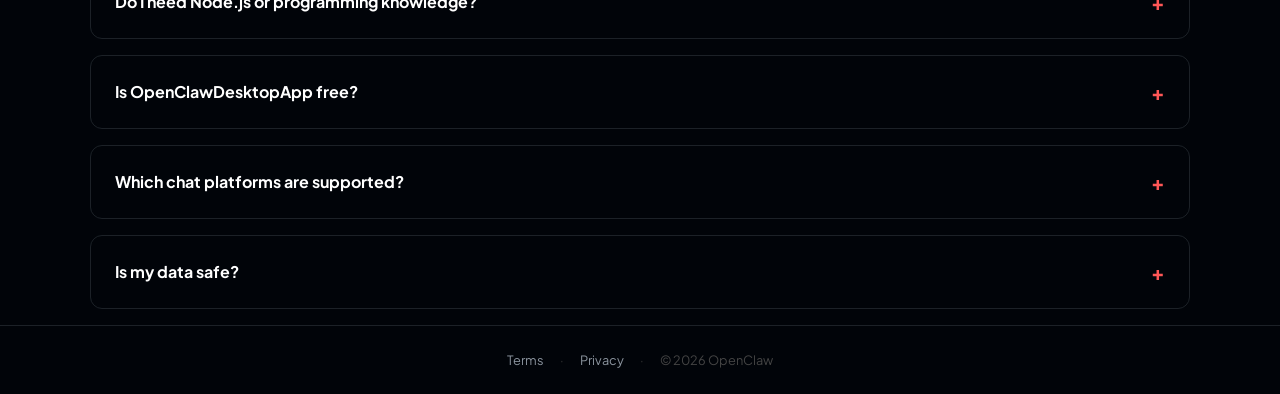
==== commit b73aa961: "Add files via upload" ====
--- a/index.html
+++ b/index.html
@@ -49,7 +49,7 @@
         "priceCurrency": "USD"
       },
       "description": "One-click Windows installer for the OpenClaw AI Agent framework. Deploy AI-powered bots on Feishu, WhatsApp, and Telegram with a visual GUI. Supports DeepSeek, ChatGPT, Claude, and Gemini.",
-      "downloadUrl": "https://github.com/kaka-cyber-cell/OpenClawDesktopApp/releases/latest",
+      "downloadUrl": "https://github.com/kaka-cyber-cell/OpenClawDesktopApp/releases/latest/download/OpenClawDesktopApp_SetUp.exe",
       "softwareVersion": "1.0.0",
       "author": {
         "@type": "Organization",
@@ -141,7 +141,7 @@
         <p>Deploy the powerful <strong>OpenClaw AI Agent</strong> framework on <strong>Windows</strong> in seconds. No Node.js tutorials, no terminal errors—just a clean, professional GUI.</p>
         
         <div id="download" style="margin-top:2rem;">
-            <a href="https://github.com/kaka-cyber-cell/OpenClawDesktopApp/releases/latest" class="cta-btn" target="_blank" aria-label="Download OpenClawDesktopApp installer from GitHub">
+            <a href="https://github.com/kaka-cyber-cell/OpenClawDesktopApp/releases/latest/download/OpenClawDesktopApp_SetUp.exe" class="cta-btn" aria-label="Download OpenClawDesktopApp installer from GitHub">
                <svg width="24" height="24" viewBox="0 0 24 24" fill="none" stroke="currentColor" stroke-width="2.5" stroke-linecap="round" stroke-linejoin="round" style="display:inline-block; margin-right:8px; vertical-align:middle;" aria-hidden="true"><path d="M21 15v4a2 2 0 0 1-2 2H5a2 2 0 0 1-2-2v-4"/><polyline points="7 10 12 15 17 10"/><line x1="12" y1="15" x2="12" y2="3"/></svg>
                Download Installer for Windows
             </a>
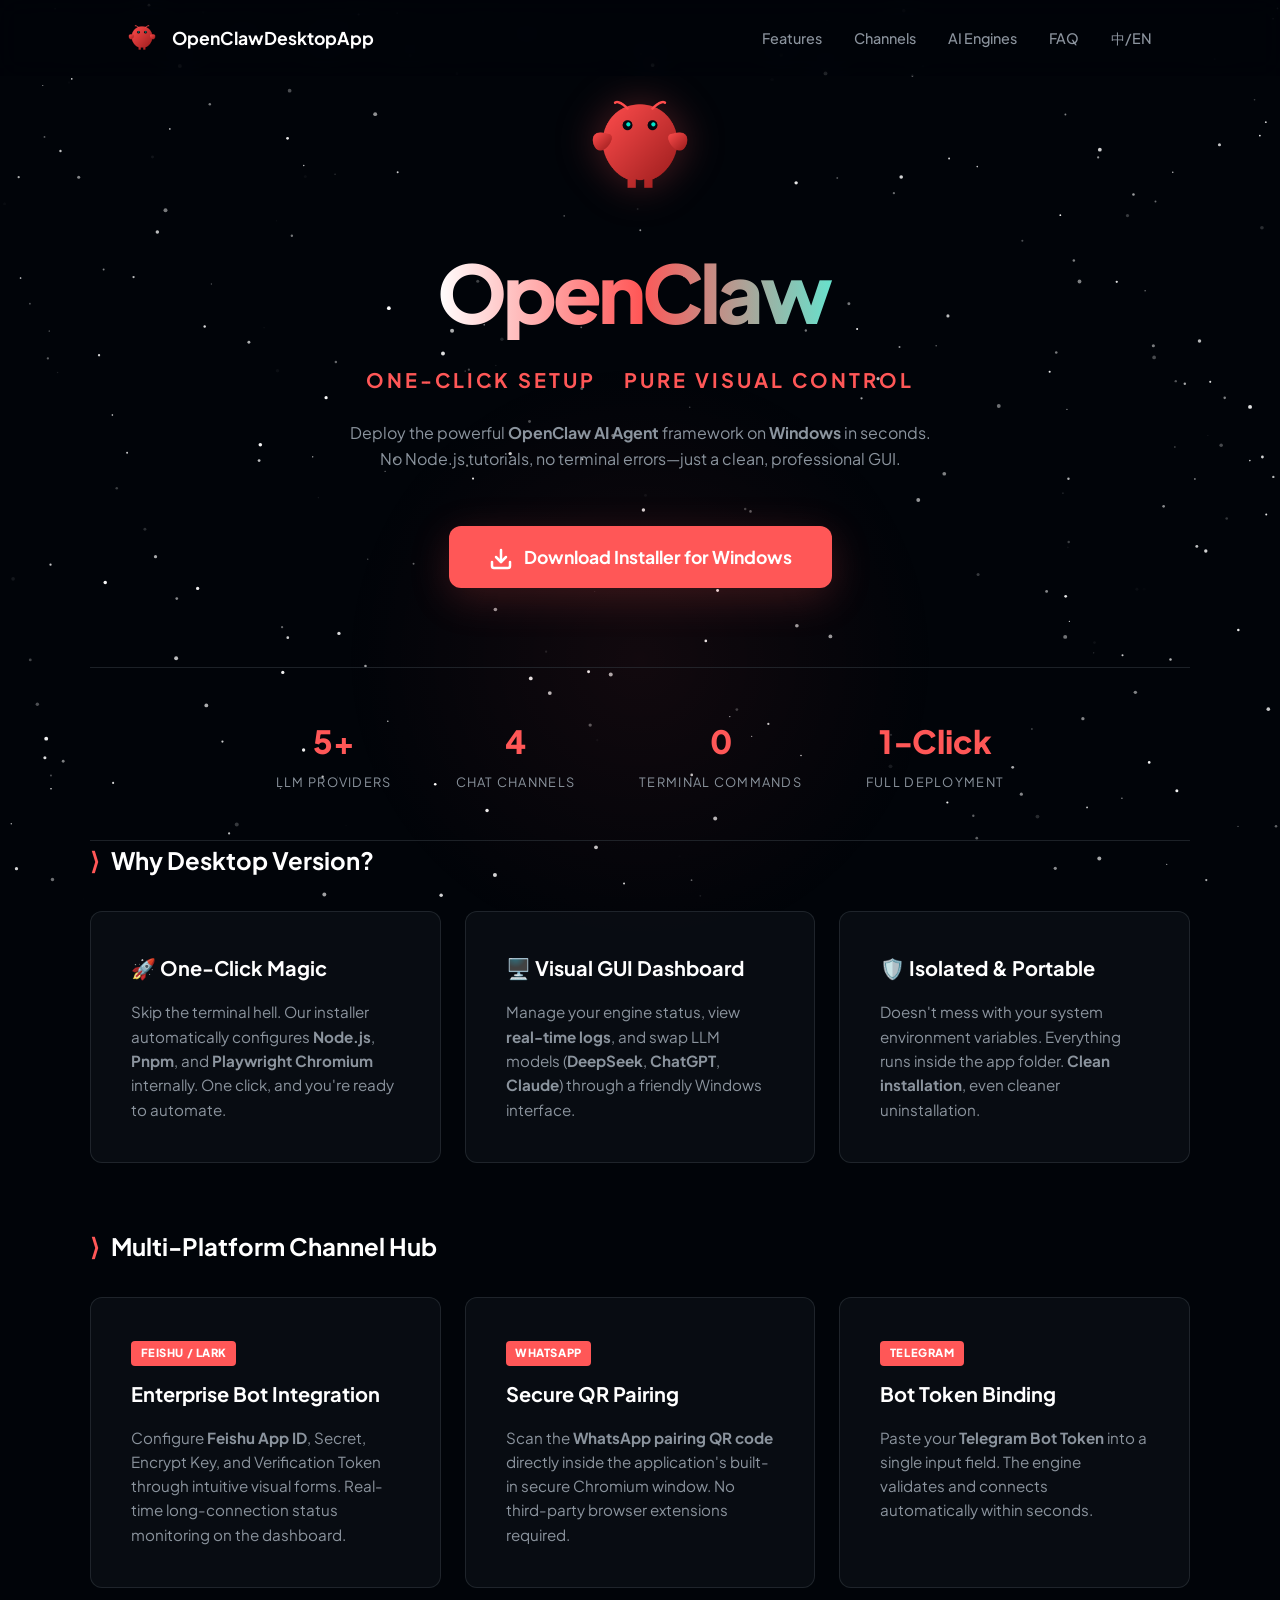
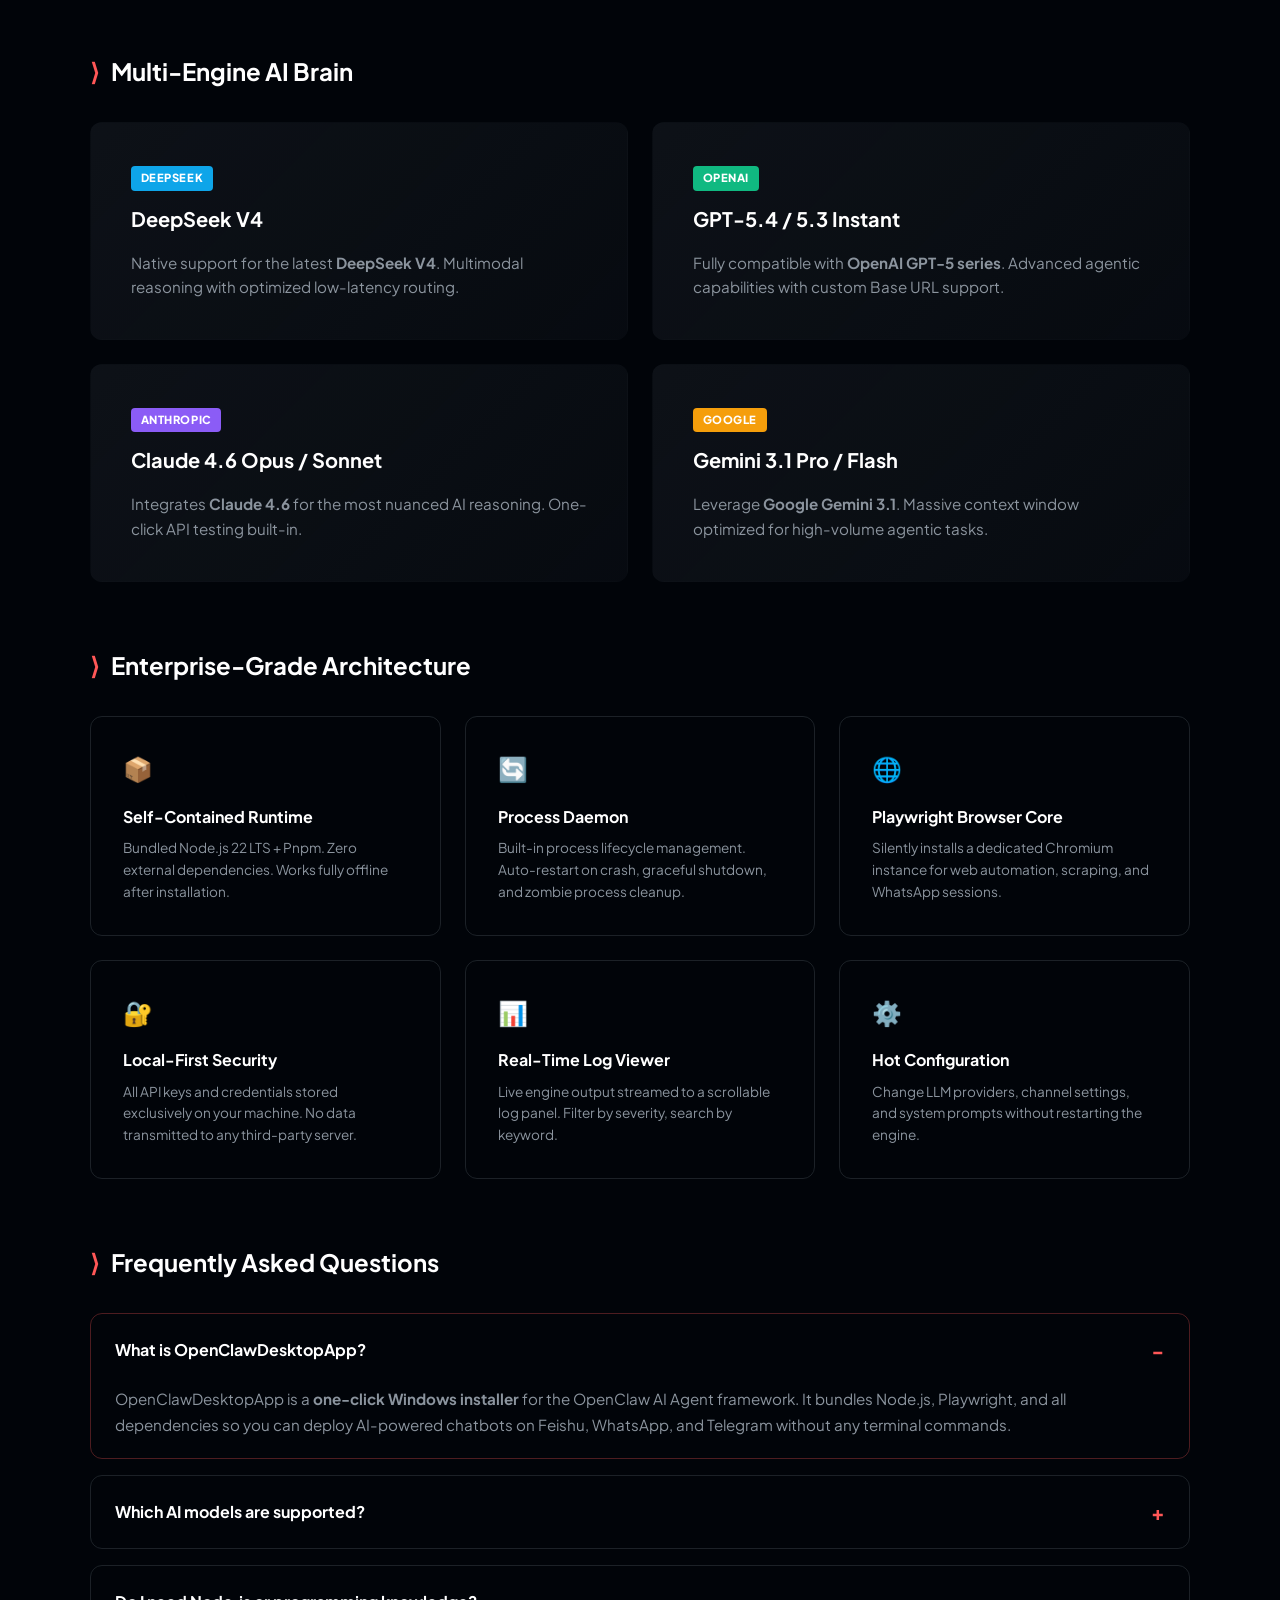
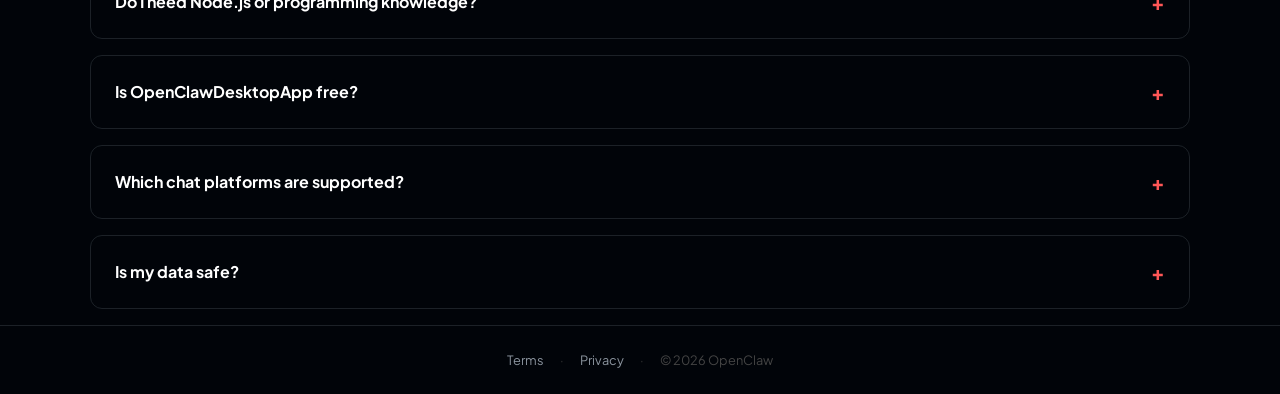
==== commit e729cdf3: "Add files via upload" ====
--- a/index.html
+++ b/index.html
@@ -6,7 +6,7 @@
     
     <!-- Primary SEO Meta Tags -->
     <title>OpenClawDesktopApp — One-Click AI Agent Installer for Windows | Feishu WhatsApp DeepSeek</title>
-    <meta name="description" content="OpenClawDesktopApp is the simplest way to deploy OpenClaw AI Agents on Windows. One-click setup for Feishu, WhatsApp, Telegram bots with DeepSeek, ChatGPT, Claude, and Gemini. No terminal, no Node.js — just a beautiful GUI.">
+    <meta name="description" content="OpenClawDesktopApp is the simplest way to deploy OpenClaw AI Agents on Windows. One-click setup for Feishu, WhatsApp, Telegram bots with DeepSeek V4, GPT-5.4, Claude 4.6, and Gemini 3.1 Pro. No terminal, no Node.js — just a beautiful GUI.">
     <meta name="keywords" content="OpenClaw, OpenClawDesktopApp, AI Agent, Windows installer, one-click AI setup, Feishu bot, WhatsApp bot automation, Telegram AI bot, DeepSeek API, ChatGPT desktop, Claude desktop, Gemini AI, no-code AI deployment, AI assistant Windows, 飞书机器人, AI Agent 安装包">
     <meta name="author" content="OpenClaw Organization">
     <meta name="robots" content="index, follow, max-snippet:-1, max-image-preview:large, max-video-preview:-1">
@@ -48,7 +48,7 @@
         "price": "0",
         "priceCurrency": "USD"
       },
-      "description": "One-click Windows installer for the OpenClaw AI Agent framework. Deploy AI-powered bots on Feishu, WhatsApp, and Telegram with a visual GUI. Supports DeepSeek, ChatGPT, Claude, and Gemini.",
+      "description": "One-click Windows installer for the OpenClaw AI Agent framework. Deploy AI-powered bots on Feishu, WhatsApp, and Telegram with a visual GUI. Supports DeepSeek V4, GPT-5.4, Claude 4.6, and Gemini 3.1 Pro.",
       "downloadUrl": "https://github.com/kaka-cyber-cell/OpenClawDesktopApp/releases/latest/download/OpenClawDesktopApp_SetUp.exe",
       "softwareVersion": "1.0.0",
       "author": {
@@ -83,7 +83,7 @@
           "name": "Which AI models does OpenClawDesktopApp support?",
           "acceptedAnswer": {
             "@type": "Answer",
-            "text": "OpenClawDesktopApp supports 5+ LLM providers including DeepSeek V3/R1, OpenAI GPT-4o/o1/o3, Anthropic Claude 3.5 Sonnet, and Google Gemini 2.0 Flash. You can switch between them with a single click in the GUI."
+            "text": "Supports 5+ premium providers including DeepSeek V4, OpenAI GPT-5.4, Anthropic Claude 4.6 Opus, and Google Gemini 3.1 Pro/Flash. Switch with a single click in the GUI."
           }
         },
         {
@@ -220,26 +220,10 @@
                 <h2 class="section-title" id="engines-title"><span>⟩</span> Multi-Engine AI Brain</h2>
             </div>
             <div class="card-grid grid-2">
-                <article class="card card-highlight">
-                   <div class="card-badge" style="background: #0ea5e9;">DEEPSEEK</div>
-                   <h3>DeepSeek V3 / R1</h3>
-                   <p>Native support for <strong>DeepSeek's reasoning models</strong>. Optimized for Chinese users with ultra-low latency domestic API routing.</p>
-                </article>
-                <article class="card card-highlight">
-                   <div class="card-badge" style="background: #10b981;">OPENAI</div>
-                   <h3>GPT-4o / o1 / o3</h3>
-                   <p>Full compatibility with <strong>OpenAI's model lineup</strong>. Supports custom Base URL for proxy endpoints and regional compliance.</p>
-                </article>
-                <article class="card card-highlight">
-                   <div class="card-badge" style="background: #8b5cf6;">ANTHROPIC</div>
-                   <h3>Claude 3.5 Sonnet</h3>
-                   <p>Connect to <strong>Anthropic's Claude</strong> for nuanced, safety-conscious AI conversations. One-click API key testing included.</p>
-                </article>
-                <article class="card card-highlight">
-                   <div class="card-badge" style="background: #f59e0b;">GOOGLE</div>
-                   <h3>Gemini 2.0 Flash</h3>
-                   <p>Leverage <strong>Google's latest multi-modal AI</strong>. Ideal for complex reasoning and visual understanding tasks.</p>
-                </article>
+                <article class="card card-highlight"><div class="card-badge" style="background:#0ea5e9;">DEEPSEEK</div><h3>DeepSeek V4</h3><p>Native support for the latest <strong>DeepSeek V4</strong>. Multimodal reasoning with optimized low-latency routing.</p></article>
+                <article class="card card-highlight"><div class="card-badge" style="background:#10b981;">OPENAI</div><h3>GPT-5.4 / 5.3 Instant</h3><p>Fully compatible with <strong>OpenAI GPT-5 series</strong>. Advanced agentic capabilities with custom Base URL support.</p></article>
+                <article class="card card-highlight"><div class="card-badge" style="background:#8b5cf6;">ANTHROPIC</div><h3>Claude 4.6 Opus / Sonnet</h3><p>Integrates <strong>Claude 4.6</strong> for the most nuanced AI reasoning. One-click API testing built-in.</p></article>
+                <article class="card card-highlight"><div class="card-badge" style="background:#f59e0b;">GOOGLE</div><h3>Gemini 3.1 Pro / Flash</h3><p>Leverage <strong>Google Gemini 3.1</strong>. Massive context window optimized for high-volume agentic tasks.</p></article>
             </div>
         </section>
 
@@ -292,10 +276,7 @@
                     <summary>What is OpenClawDesktopApp?</summary>
                     <p>OpenClawDesktopApp is a <strong>one-click Windows installer</strong> for the OpenClaw AI Agent framework. It bundles Node.js, Playwright, and all dependencies so you can deploy AI-powered chatbots on Feishu, WhatsApp, and Telegram without any terminal commands.</p>
                 </details>
-                <details class="faq-item">
-                    <summary>Which AI models does it support?</summary>
-                    <p>It supports <strong>5+ LLM providers</strong> including DeepSeek V3/R1, OpenAI GPT-4o/o1/o3, Anthropic Claude 3.5 Sonnet, and Google Gemini 2.0 Flash. You can switch between them with a single click in the GUI.</p>
-                </details>
+                <details class="faq-item"><summary>Which AI models are supported?</summary><p>Supports <strong>5+ premium providers</strong>, including DeepSeek V4, OpenAI GPT-5.4, Anthropic Claude 4.6 Opus, and Google Gemini 3.1 Pro/Flash. Toggle instantly in the dashboard.</p></details>
                 <details class="faq-item">
                     <summary>Do I need Node.js or programming knowledge?</summary>
                     <p><strong>No.</strong> OpenClawDesktopApp is designed for non-technical users. All dependencies are bundled inside the installer. You never need to open a terminal or write any code.</p>
--- a/style.css
+++ b/style.css
@@ -123,8 +123,11 @@
 .brand-text {
   font-size: clamp(3rem, 8vw, 5rem);
   font-weight: 800;
-  letter-spacing: -0.05em;
+  letter-spacing: -0.02em;
+  /* Slightly looser to avoid overlap */
   margin-bottom: 0.5rem;
+  padding-right: 15px;
+  /* CRITICAL: Prevents the 'w' from being clipped */
   color: #fff;
   background: linear-gradient(90deg, #fff 0%, #ff5757 25%, #5eead4 50%, #fff 75%, #ff5757 100%);
   background-size: 200% auto;
@@ -132,6 +135,8 @@
   background-clip: text;
   -webkit-text-fill-color: transparent;
   animation: brand-shimmer 4s linear infinite;
+  display: block;
+  overflow: visible;
 }
 
 @keyframes brand-shimmer {
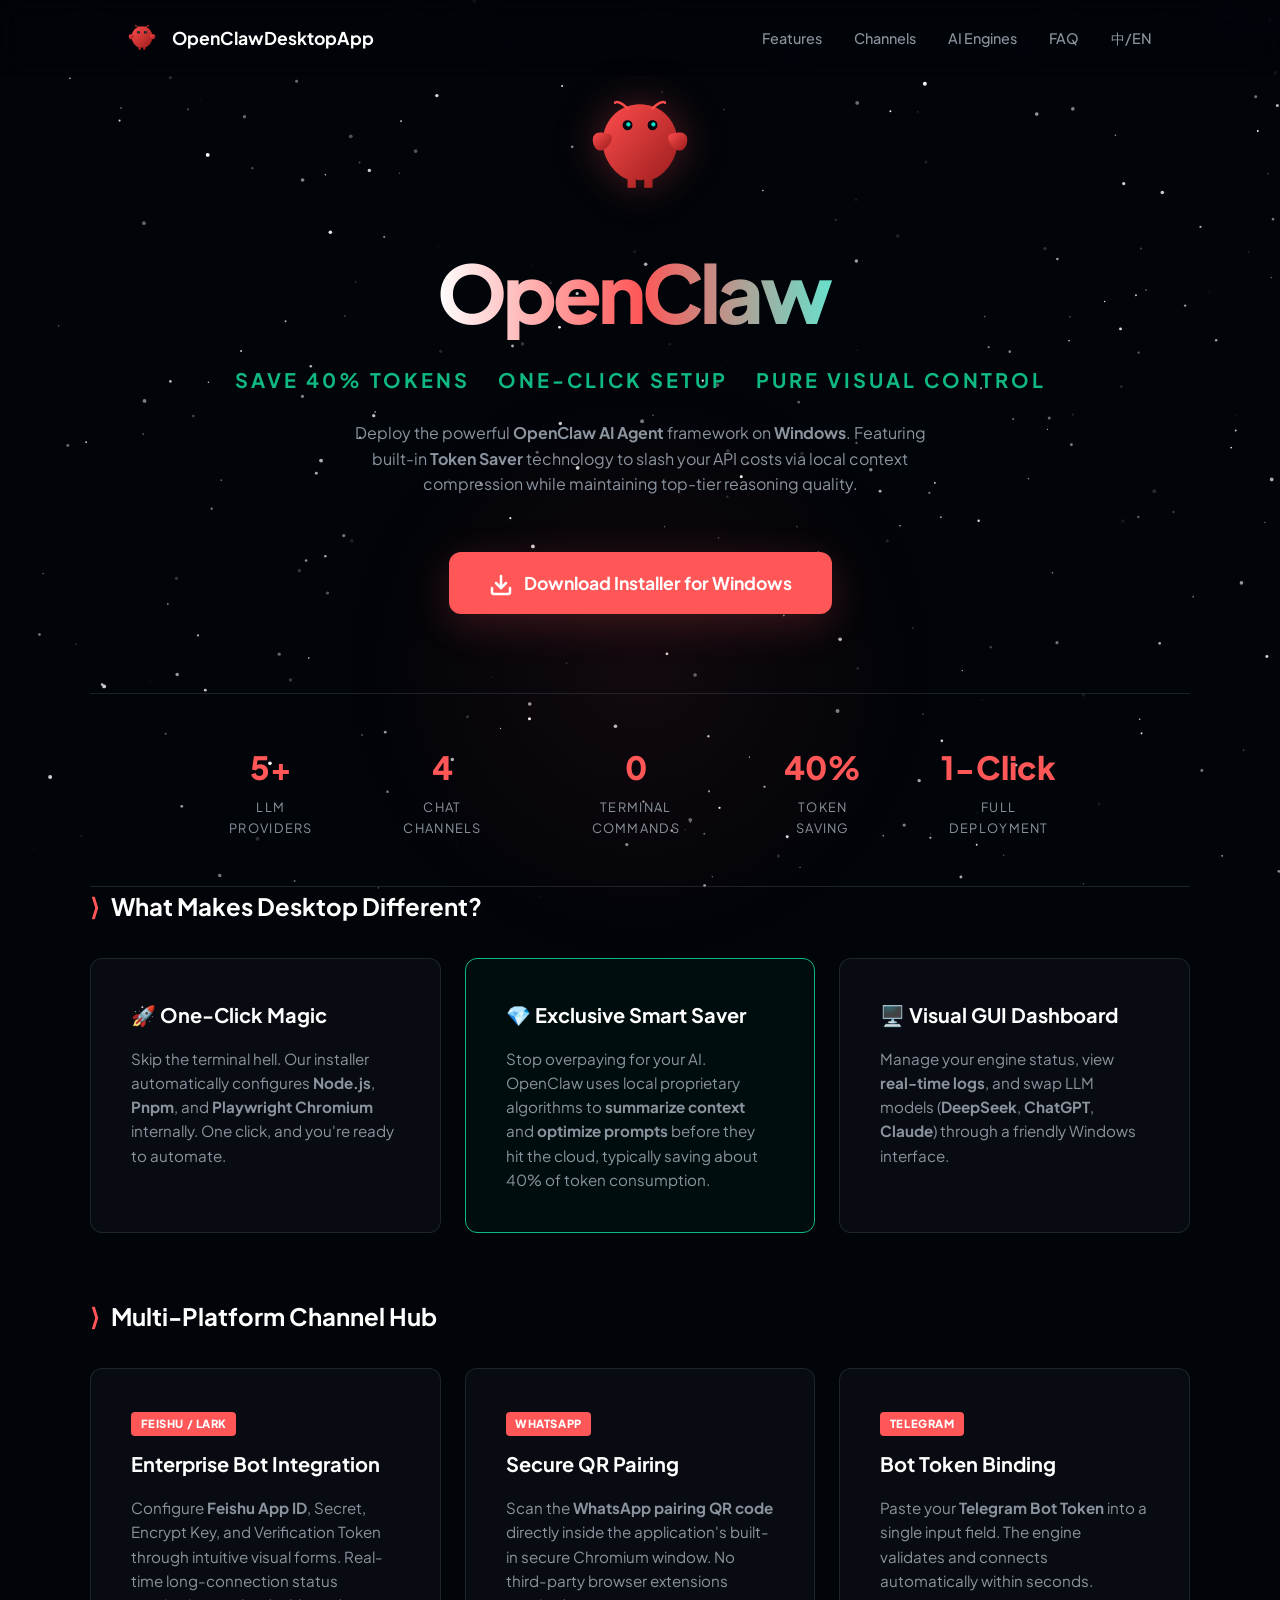
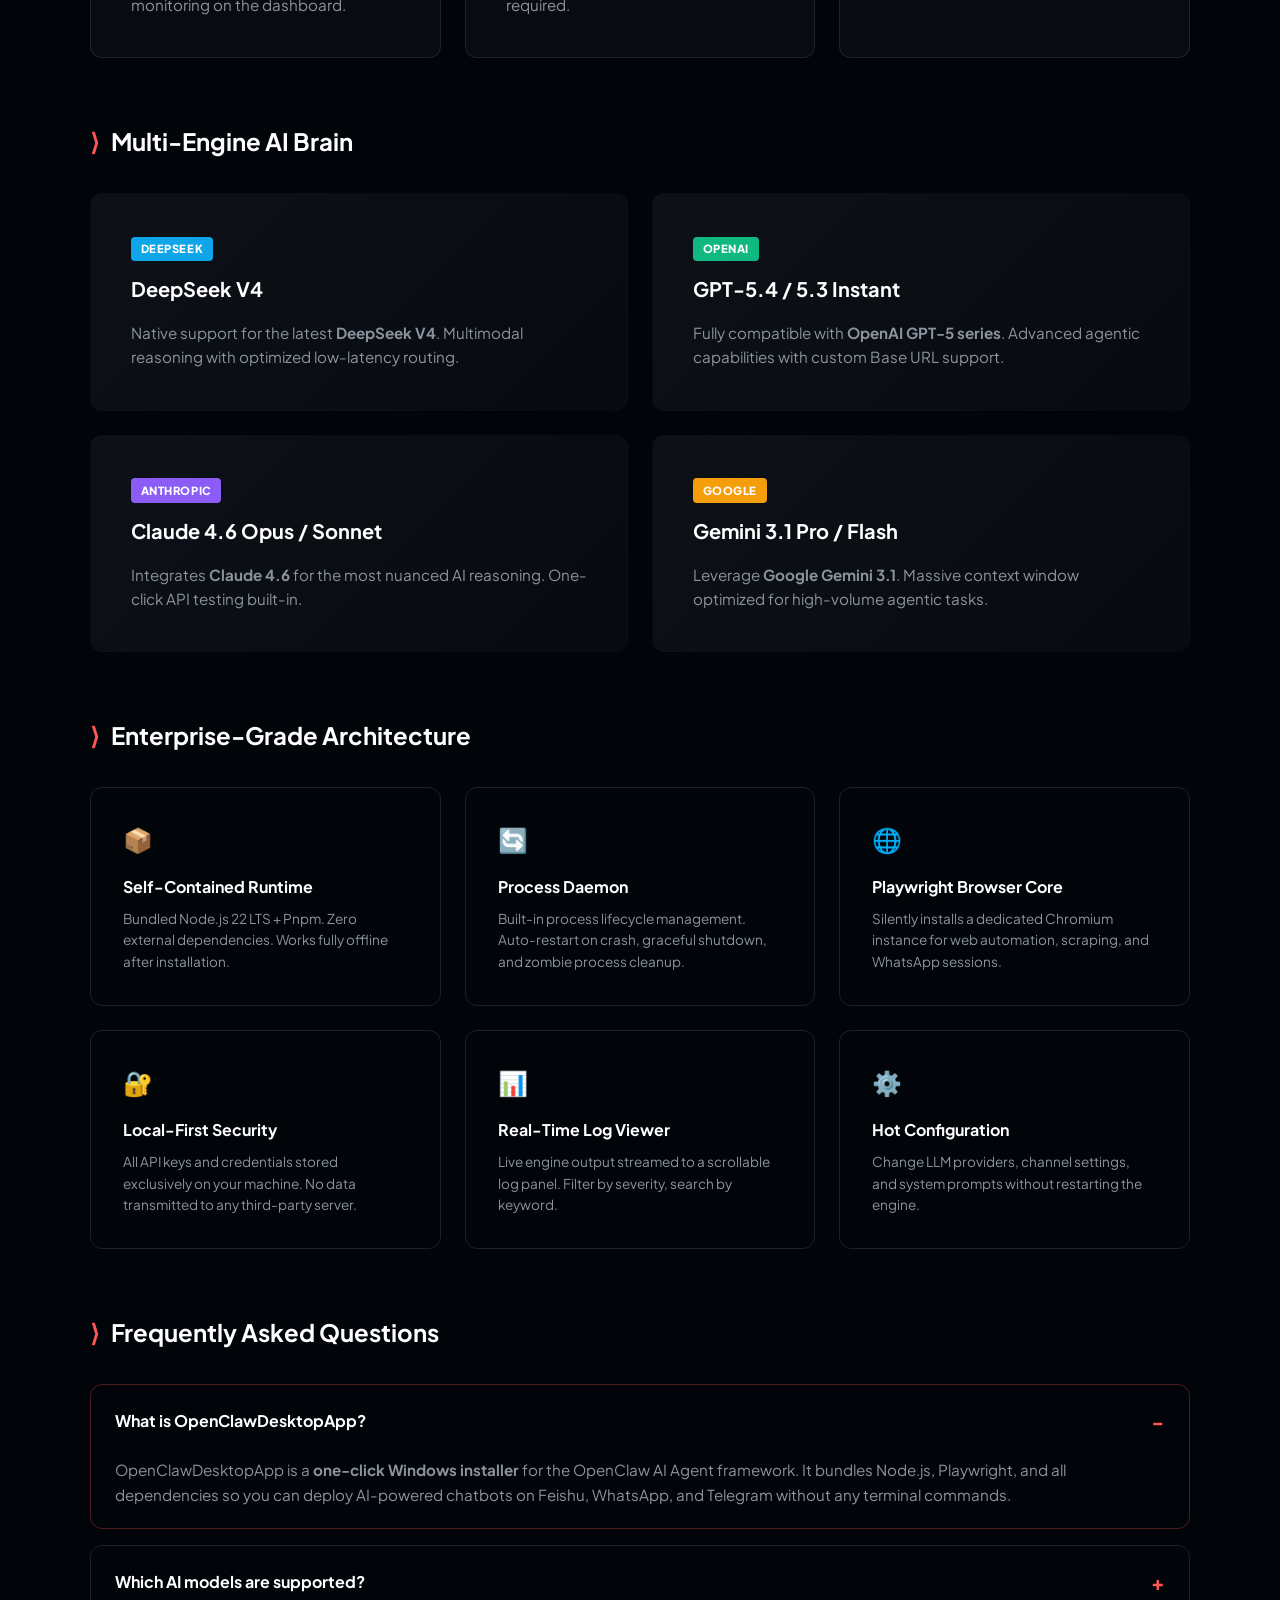
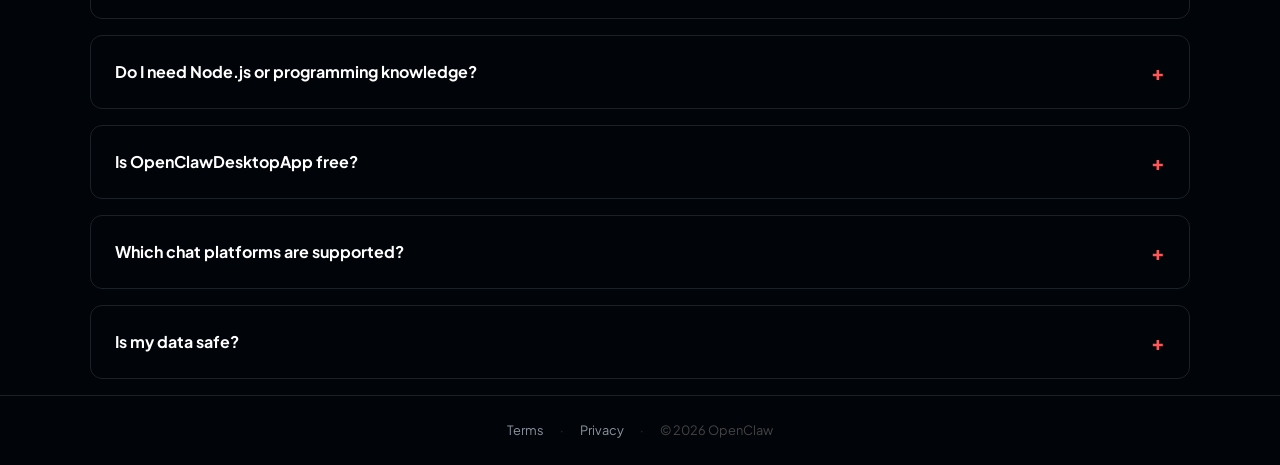
==== commit 6e23824c: "Add files via upload" ====
--- a/index.html
+++ b/index.html
@@ -50,7 +50,7 @@
       },
       "description": "One-click Windows installer for the OpenClaw AI Agent framework. Deploy AI-powered bots on Feishu, WhatsApp, and Telegram with a visual GUI. Supports DeepSeek V4, GPT-5.4, Claude 4.6, and Gemini 3.1 Pro.",
       "downloadUrl": "https://github.com/kaka-cyber-cell/OpenClawDesktopApp/releases/latest/download/OpenClawDesktopApp_SetUp.exe",
-      "softwareVersion": "1.0.0",
+      "softwareVersion": "1.0.1",
       "author": {
         "@type": "Organization",
         "name": "OpenClaw",
@@ -137,8 +137,8 @@
     <header class="hero" style="padding-top: 6rem;">
         <img src="openclaw-mascot.png" alt="OpenClaw AI Agent Red Robot Mascot" class="mascot-img" width="120" style="margin-bottom: 2rem; object-fit: contain;">
         <h1 class="brand-text">OpenClaw</h1>
-        <div class="tagline" style="font-size: 1.25rem;">ONE-CLICK SETUP &nbsp;&nbsp; PURE VISUAL CONTROL</div>
-        <p>Deploy the powerful <strong>OpenClaw AI Agent</strong> framework on <strong>Windows</strong> in seconds. No Node.js tutorials, no terminal errors—just a clean, professional GUI.</p>
+        <div class="tagline" style="font-size: 1.25rem; color: #10B981;">SAVE 40% TOKENS &nbsp;&nbsp; ONE-CLICK SETUP &nbsp;&nbsp; PURE VISUAL CONTROL</div>
+        <p>Deploy the powerful <strong>OpenClaw AI Agent</strong> framework on <strong>Windows</strong>. Featuring built-in <strong>Token Saver</strong> technology to slash your API costs via local context compression while maintaining top-tier reasoning quality.</p>
         
         <div id="download" style="margin-top:2rem;">
             <a href="https://github.com/kaka-cyber-cell/OpenClawDesktopApp/releases/latest/download/OpenClawDesktopApp_SetUp.exe" class="cta-btn" aria-label="Download OpenClawDesktopApp installer from GitHub">
@@ -163,7 +163,11 @@
             <div class="stat-label">Terminal Commands</div>
         </div>
         <div class="stat-item">
-            <div class="stat-number">1‑Click</div>
+            <div class="stat-number">40%</div>
+            <div class="stat-label">Token Saving</div>
+        </div>
+        <div class="stat-item">
+            <div class="stat-number">1-Click</div>
             <div class="stat-label">Full Deployment</div>
         </div>
     </section>
@@ -172,20 +176,20 @@
         <!-- Features -->
         <section id="features" class="section" aria-labelledby="features-title">
             <div class="section-header">
-                <h2 class="section-title" id="features-title"><span>⟩</span> Why Desktop Version?</h2>
+                <h2 class="section-title" id="features-title"><span>⟩</span> What Makes Desktop Different?</h2>
             </div>
             <div class="card-grid">
                 <article class="card">
                     <h3>🚀 One-Click Magic</h3>
                     <p>Skip the terminal hell. Our installer automatically configures <strong>Node.js</strong>, <strong>Pnpm</strong>, and <strong>Playwright Chromium</strong> internally. One click, and you're ready to automate.</p>
                 </article>
+                <article class="card" style="border: 1px solid #10B981; background: #064E3B20;">
+                    <h3>💎 Exclusive Smart Saver</h3>
+                    <p>Stop overpaying for your AI. OpenClaw uses local proprietary algorithms to <strong>summarize context</strong> and <strong>optimize prompts</strong> before they hit the cloud, typically saving about 40% of token consumption.</p>
+                </article>
                 <article class="card">
                     <h3>🖥️ Visual GUI Dashboard</h3>
                     <p>Manage your engine status, view <strong>real-time logs</strong>, and swap LLM models (<strong>DeepSeek</strong>, <strong>ChatGPT</strong>, <strong>Claude</strong>) through a friendly Windows interface.</p>
-                </article>
-                <article class="card">
-                    <h3>🛡️ Isolated & Portable</h3>
-                    <p>Doesn't mess with your system environment variables. Everything runs inside the app folder. <strong>Clean installation</strong>, even cleaner uninstallation.</p>
                 </article>
             </div>
         </section>
